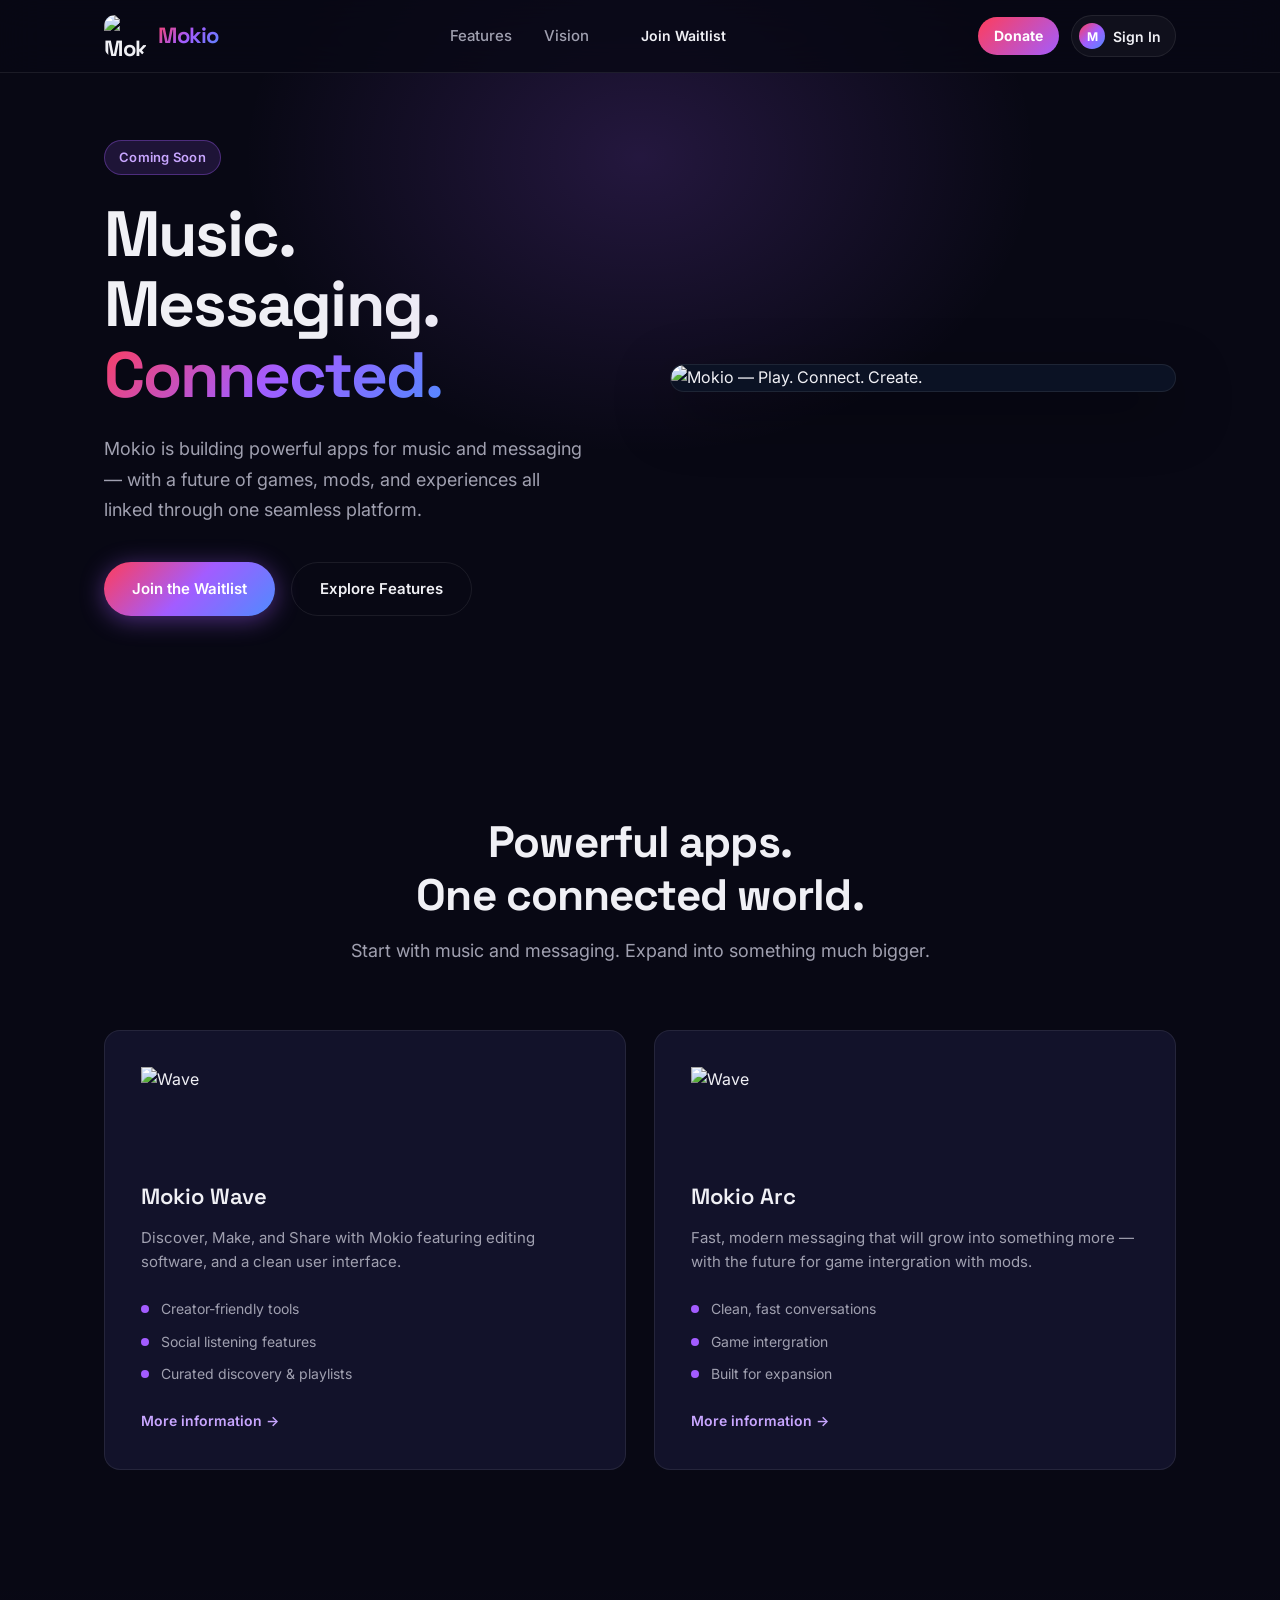
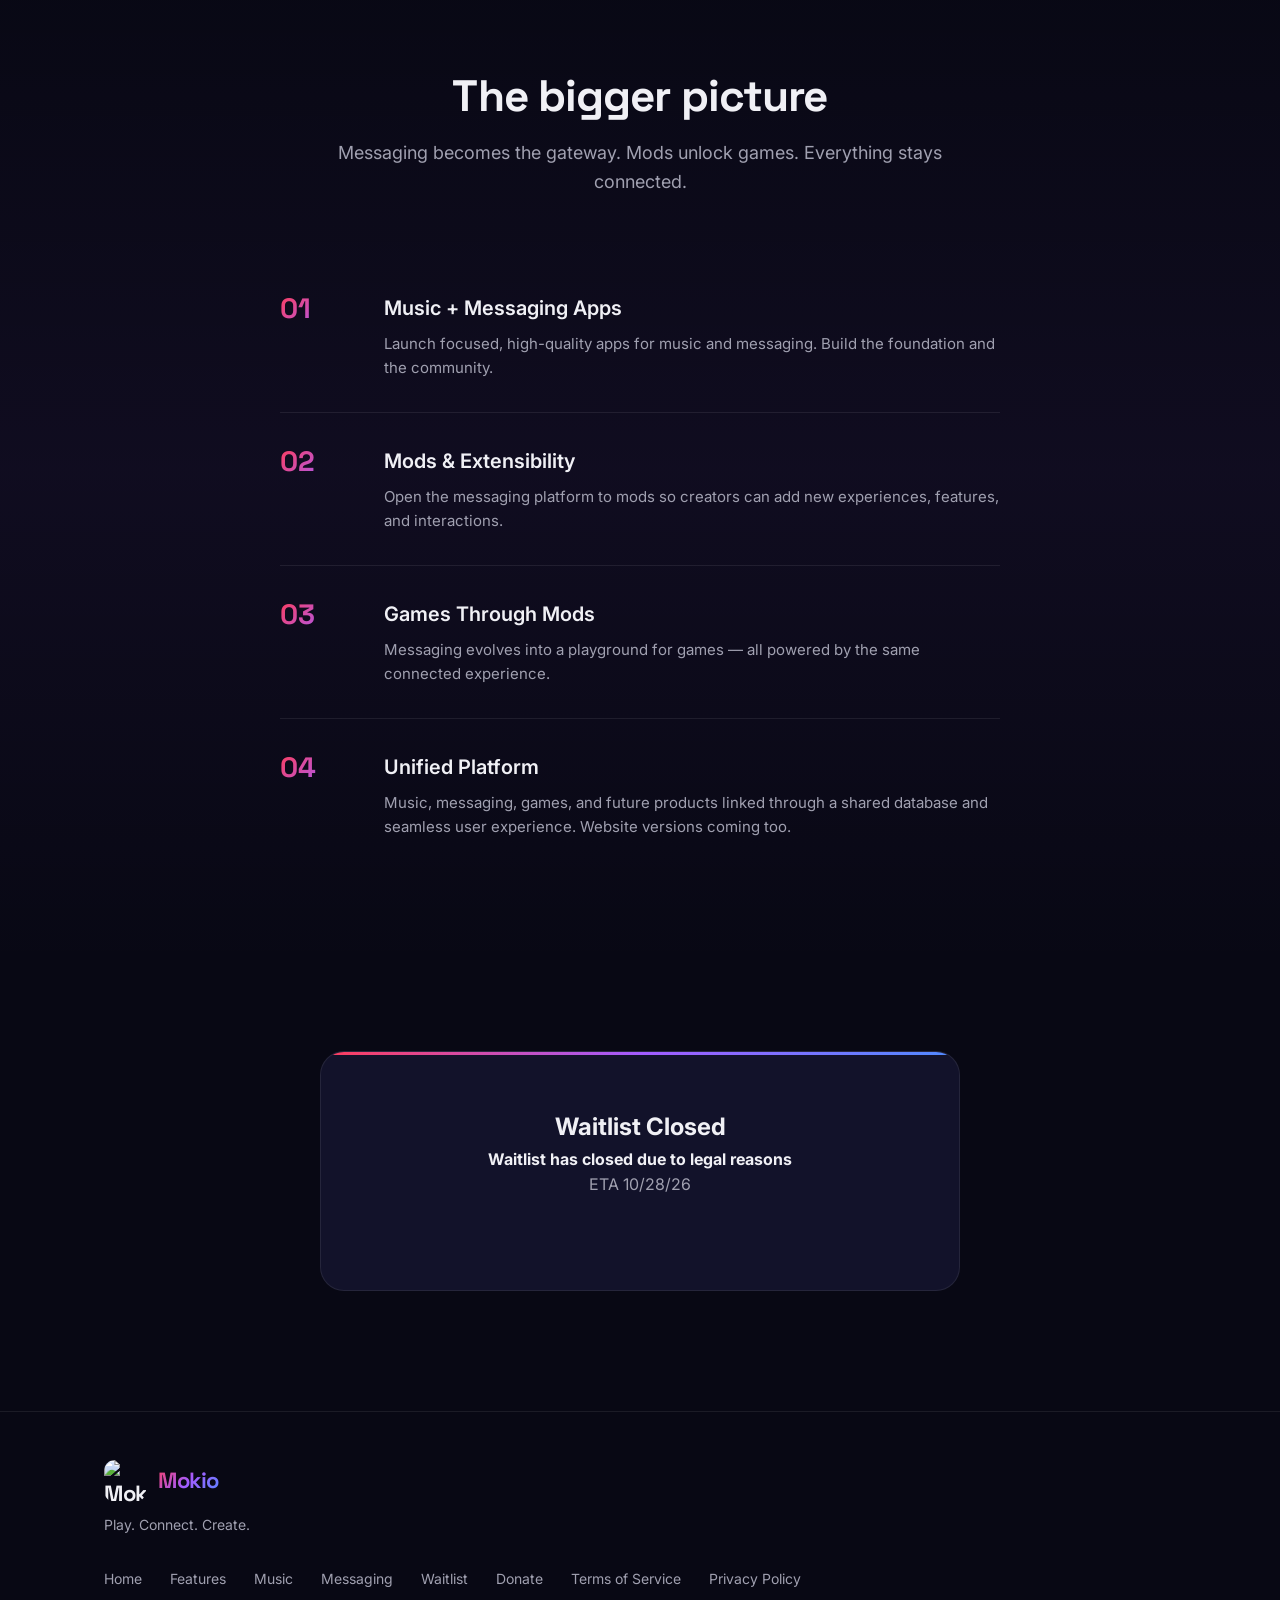
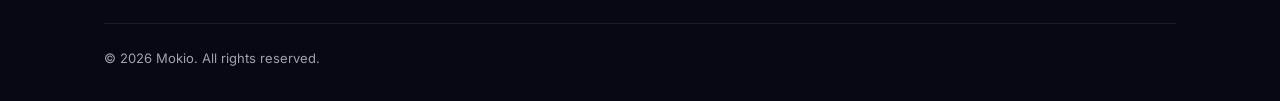
==== index.html @ 05baba5a "Add files via upload" ====
<!DOCTYPE html>
<html lang="en">
<head>
  <meta charset="UTF-8">
  <meta name="viewport" content="width=device-width, initial-scale=1.0">
  <title>Mokio — Music, Messaging & More</title>
  <meta name="description" content="Mokio is building the next generation of music and messaging apps, evolving into games through mods — all connected through one unified experience.">
  <link rel="icon" href="images/logo.png" type="image/png">
  <link rel="preconnect" href="https://fonts.googleapis.com">
  <link rel="preconnect" href="https://fonts.gstatic.com" crossorigin>
  <link href="https://fonts.googleapis.com/css2?family=Inter:wght@400;500;600;700;800&family=Space+Grotesk:wght@500;600;700&display=swap" rel="stylesheet">
  <link rel="stylesheet" href="styles.css">
</head>
<body>
  <!-- Navigation -->
  <header class="nav">
    <div class="container nav-inner">
      <a href="#" class="logo">
        <img src="images/logo.png" alt="Mokio" class="logo-img">
        <span class="logo-text">Mokio</span>
      </a>
      <nav class="nav-links">
        <a href="#features">Features</a>
        <a href="#vision">Vision</a>
        <a href="#waitlist" class="btn btn-small">Join Waitlist</a>
      </nav>
      <div class="nav-right">
        <a href="https://www.paypal.com/donate/?hosted_button_id=9AZPTK7UAUQBL" class="donate-btn" target="_blank" rel="noopener">Donate</a>
        <button type="button" class="account-btn" id="accountBtn">
          <span class="account-btn-icon">M</span>
          <span id="accountBtnText">Sign In</span>
        </button>
        <button class="mobile-menu-btn" aria-label="Toggle menu">
          <span></span><span></span><span></span>
        </button>
        <a href="pages/portal.html" class="dev-tab" id="staffNavLink" hidden>Portal</a>
      </div>
    </div>
  </header>

  <!-- Hero -->
  <section class="hero">
    <div class="container hero-inner">
      <div class="hero-content">
        <div class="badge">Coming Soon</div>
        <h1>Music. Messaging.<br><span class="gradient-text">Connected.</span></h1>
        <p class="hero-subtitle">
          Mokio is building powerful apps for music and messaging — with a future of games, mods, and experiences all linked through one seamless platform.
        </p>
        <div class="hero-actions">
          <a href="#waitlist" class="btn btn-primary">Join the Waitlist</a>
          <a href="#features" class="btn btn-secondary">Explore Features</a>
        </div>
      </div>
      <div class="hero-visual">
        <div class="banner-wrapper">
          <img src="images/banner.jpg" alt="Mokio — Play. Connect. Create." class="hero-banner">
        </div>
      </div>
    </div>
  </section>

  <!-- Features -->
  <section id="features" class="features">
    <div class="container">
      <div class="section-header">
        <h2>Powerful apps.<br>One connected world.</h2>
        <p>Start with music and messaging. Expand into something much bigger.</p>
      </div>

      <div class="features-grid">
        <!-- Music App -->
        <div class="feature-card">
          <img src="images/wave-logo.png" alt="Wave" class="feature-icon">
          <h3>Mokio Wave</h3>
          <p>
            Discover, Make, and Share with Mokio featuring editing software, and a clean user interface.
          </p>
          <ul class="feature-list">
            <li>Creator-friendly tools</li>
            <li>Social listening features</li>
            <li>Curated discovery & playlists</li>
          </ul>
          <a href="pages/music.html" class="feature-link">More information →</a>
        </div>

        <!-- Messaging App -->
        <div class="feature-card">
            <img src="images/arc-logo.png" alt="Wave" class="feature-icon">
          <h3>Mokio Arc</h3>
          <p>
            Fast, modern messaging that will grow into something more — with the future for game intergration with mods.
          </p>
          <ul class="feature-list">
            <li>Clean, fast conversations</li>
            <li>Game intergration</li>
            <li>Built for expansion</li>
          </ul>
          <a href="pages/messaging.html" class="feature-link">More information →</a>
        </div>
      </div>
    </div>
  </section>

  <!-- Vision / Roadmap -->
  <section id="vision" class="vision">
    <div class="container">
      <div class="section-header">
        <h2>The bigger picture</h2>
        <p>Messaging becomes the gateway. Mods unlock games. Everything stays connected.</p>
      </div>

      <div class="vision-timeline">
        <div class="vision-step">
          <div class="step-number">01</div>
          <div class="step-content">
            <h3>Music + Messaging Apps</h3>
            <p>Launch focused, high-quality apps for music and messaging. Build the foundation and the community.</p>
          </div>
        </div>
        <div class="vision-step">
          <div class="step-number">02</div>
          <div class="step-content">
            <h3>Mods & Extensibility</h3>
            <p>Open the messaging platform to mods so creators can add new experiences, features, and interactions.</p>
          </div>
        </div>
        <div class="vision-step">
          <div class="step-number">03</div>
          <div class="step-content">
            <h3>Games Through Mods</h3>
            <p>Messaging evolves into a playground for games — all powered by the same connected experience.</p>
          </div>
        </div>
        <div class="vision-step">
          <div class="step-number">04</div>
          <div class="step-content">
            <h3>Unified Platform</h3>
            <p>Music, messaging, games, and future products linked through a shared database and seamless user experience. Website versions coming too.</p>
          </div>
        </div>
      </div>
    </div>
  </section>

  <!-- Waitlist -->
  <section id="waitlist" class="waitlist">
    <div class="container">
      <div class="waitlist-card">
        <h1>Waitlist Closed</h1>
        <h4>Waitlist has closed due to legal reasons</h4>
        <p>ETA 10/28/26</p>
      </div>
    </div>
  </section>

  <!-- Account / Sign in menu -->
  <div data-component="auth-modal"></div>

  <!-- Footer -->
  <div data-component="footer"></div>

  <script src="https://challenges.cloudflare.com/turnstile/v0/api.js" async defer></script>
  <script src="script/components.js"></script>
  <script src="script/script.js"></script>
</body>
</html>
---- styles.css ----
/* ===== Base & Reset ===== */

*, *::before, *::after {
  box-sizing: border-box;
  margin: 0;
  padding: 0;
}

:root {
  --bg: #080814;
  --bg-elevated: #0e0e22;
  --bg-card: #12122a;
  --text: #f0f0f5;
  --text-muted: #a0a0b0;
  --accent: #a35cff;
  --accent-2: #6b9bff;
  --accent-gradient: linear-gradient(135deg, #ff3d5a 0%, #a35cff 50%, #4f8bff 100%);
  --border: rgba(255, 255, 255, 0.08);
  --radius: 16px;
  --radius-sm: 10px;
  --shadow: 0 20px 60px rgba(0, 0, 0, 0.4);
  --font: 'Inter', system-ui, -apple-system, sans-serif;
  --font-display: 'Space Grotesk', 'Inter', sans-serif;
}

html {
  scroll-behavior: smooth;
}

body {

  font-family: var(--font);

  background: var(--bg);

  color: var(--text);

  line-height: 1.6;

  -webkit-font-smoothing: antialiased;

}



img {

  max-width: 100%;

  display: block;

}



a {

  color: inherit;

  text-decoration: none;

}



ul {

  list-style: none;

}



.container {
  width: 100%;
  max-width: 1120px;
  margin: 0 auto;
  padding: 0 24px;
}



/* ===== Buttons ===== */

.btn {

  display: inline-flex;

  align-items: center;

  justify-content: center;

  gap: 8px;

  padding: 14px 28px;

  font-weight: 600;

  font-size: 15px;

  border-radius: 999px;

  border: none;

  cursor: pointer;

  transition: all 0.2s ease;

  font-family: inherit;

}



.btn-primary {

  background: var(--accent-gradient);

  color: #fff;

  box-shadow: 0 4px 24px rgba(163, 92, 255, 0.45);

}



.btn-primary:hover {

  transform: translateY(-2px);

  box-shadow: 0 8px 32px rgba(163, 92, 255, 0.55);

}



.btn-secondary {

  background: transparent;

  color: var(--text);

  border: 1px solid var(--border);

}



.btn-secondary:hover {

  background: rgba(255, 255, 255, 0.05);

  border-color: rgba(255, 255, 255, 0.15);

}



.btn-small {

  padding: 10px 20px;

  font-size: 14px;

}



/* ===== Navigation ===== */

.nav {

  position: fixed;

  top: 0;

  left: 0;

  right: 0;

  z-index: 100;

  background: rgba(8, 8, 20, 0.8);

  backdrop-filter: blur(20px);

  border-bottom: 1px solid var(--border);

}



.nav-inner {

  display: flex;

  align-items: center;

  justify-content: space-between;

  height: 72px;

}



.logo {

  display: flex;

  align-items: center;

  gap: 12px;

  font-family: var(--font-display);

  font-weight: 700;

  font-size: 22px;

  letter-spacing: -0.02em;

}



.logo-img {

  width: 42px;

  height: 42px;

  border-radius: 11px;

  display: block;

  flex-shrink: 0;

  object-fit: contain;

}



.logo-text {

  background: linear-gradient(135deg, #ff3d5a 0%, #a35cff 50%, #4f8bff 100%);

  -webkit-background-clip: text;

  -webkit-text-fill-color: transparent;

  background-clip: text;

  font-weight: 700;

}



.nav-links {

  display: flex;

  align-items: center;

  gap: 32px;

}



.nav-links a:not(.btn) {

  font-size: 15px;

  font-weight: 500;

  color: var(--text-muted);

  transition: color 0.2s;

}



.nav-links a:not(.btn):hover {

  color: var(--text);

}



.mobile-menu-btn {

  display: none;

  flex-direction: column;

  gap: 5px;

  background: none;

  border: none;

  cursor: pointer;

  padding: 8px;

}



.mobile-menu-btn span {

  display: block;

  width: 22px;

  height: 2px;

  background: var(--text);

  border-radius: 2px;

}



/* ===== Hero ===== */

.hero {

  padding: 140px 0 100px;

  position: relative;

  overflow: hidden;

}



.hero::before {

  content: '';

  position: absolute;

  top: -20%;

  left: 50%;

  transform: translateX(-50%);

  width: 800px;

  height: 600px;

  background: radial-gradient(ellipse, rgba(163, 92, 255, 0.18) 0%, transparent 70%);

  pointer-events: none;

}



.hero-inner {

  display: grid;

  grid-template-columns: 1fr 1fr;

  gap: 60px;

  align-items: center;

}



.badge {

  display: inline-block;

  padding: 6px 14px;

  background: rgba(163, 92, 255, 0.15);

  border: 1px solid rgba(163, 92, 255, 0.35);

  border-radius: 999px;

  font-size: 13px;

  font-weight: 600;

  color: #c8a6ff;

  margin-bottom: 24px;

  letter-spacing: 0.02em;

}



.hero h1 {

  font-family: var(--font-display);

  font-size: clamp(40px, 5.5vw, 64px);

  font-weight: 700;

  line-height: 1.1;

  letter-spacing: -0.03em;

  margin-bottom: 24px;

}



.gradient-text {

  background: var(--accent-gradient);

  -webkit-background-clip: text;

  -webkit-text-fill-color: transparent;

  background-clip: text;

}



.hero-subtitle {

  font-size: 18px;

  color: var(--text-muted);

  max-width: 480px;

  margin-bottom: 36px;

  line-height: 1.7;

}



.hero-actions {

  display: flex;

  flex-wrap: wrap;

  gap: 16px;

}



/* Banner / Hero Visual */

.banner-wrapper {

  position: relative;

  border-radius: 20px;

  overflow: hidden;

  box-shadow: var(--shadow);

  border: 1px solid var(--border);

  background: #0b1224;

}



.hero-banner {

  width: 100%;

  height: auto;

  display: block;

  border-radius: 20px;

}



/* ===== Features ===== */

.features {

  padding: 100px 0;

}



.section-header {

  text-align: center;

  max-width: 640px;

  margin: 0 auto 64px;

}



.section-header h2 {

  font-family: var(--font-display);

  font-size: clamp(32px, 4vw, 44px);

  font-weight: 700;

  letter-spacing: -0.02em;

  line-height: 1.2;

  margin-bottom: 16px;

}



.section-header p {

  font-size: 18px;

  color: var(--text-muted);

}



.features-grid {

  display: grid;

  grid-template-columns: 1fr 1fr;

  gap: 28px;

}



.feature-card {
  background: var(--bg-card);
  border: 1px solid var(--border);
  border-radius: var(--radius);
  padding: 36px;
  transition: border-color 0.2s, transform 0.2s;
}



.feature-card:hover {

  border-color: rgba(163, 92, 255, 0.35);

  transform: translateY(-4px);

}

.feature-card-middle {
  background: var(--bg-card);
  border: 1px solid var(--border);
  border-radius: var(--radius);
  padding: 36px;
  transition: border-color 0.2s, transform 0.2s;
  margin: 0 275px;
}

.feature-icon {
  width: 88px;
  height: 88px;
  margin-bottom: 24px;
}

.feature-icon.music {
  background: rgba(163, 92, 255, 0.15);
  color: #c8a6ff;
}

.feature-icon.messaging {
  background: rgba(79, 139, 255, 0.12);
  color: #6b9bff;
}

.feature-card h3 {
  font-family: var(--font-display);
  font-size: 22px;
  font-weight: 600;
  margin-bottom: 12px;
}

.feature-detail-page .features-grid {
  position: relative;
}

.feature-detail-page .feature-card {
  position: relative;
  display: flex;
  flex-direction: column;
  justify-content: center;
  min-width: 0;
  padding: 24px 28px;
  cursor: pointer;
  transition: border-color 0.3s ease, transform 0.3s ease, box-shadow 0.3s ease;
}

.feature-detail-page .feature-card:hover,
.feature-detail-page .feature-card:focus-within {
  z-index: 20;
  border-color: rgba(79, 139, 255, 0.35);
  box-shadow: 0 12px 32px rgba(0, 0, 0, 0.4);
  transform: translateY(-2px);
}

.feature-detail-page .feature-card:focus-visible {
  outline: 2px solid var(--accent-2);
  outline-offset: 3px;
}

.feature-detail-page .feature-card h3 {
  margin-bottom: 8px;
  font-family: var(--font-display);
  font-size: 20px;
  line-height: 1.3;
}

.feature-detail-page .feature-card > p {
  margin-bottom: 0;
  font-size: 14px;
  line-height: 1.6;
}

.messaging-features .popover-menu ,
.music-features .popover-menu {
  position: absolute;
  top: calc(100% + 10px);
  left: 0;
  z-index: 30;
  width: 100%;
  padding: 18px;
  border: 1px solid rgba(79, 139, 255, 0.3);
  border-radius: var(--radius-sm);
  background: var(--bg-elevated);
  box-shadow: 0 16px 40px rgba(0, 0, 0, 0.65);
  opacity: 0;
  visibility: hidden;
  pointer-events: none;
  transform: translateY(-8px);
  transition: opacity 0.25s ease, transform 0.25s ease, visibility 0.25s;
}

.messaging-features .feature-card:hover .popover-menu,
.music-features .feature-card:hover .popover-menu,
.messaging-features .feature-card:focus-within .popover-menu ,
.music-features .feature-card:focus-within .popover-menu {
  opacity: 1;
  visibility: visible;
  pointer-events: auto;
  transform: translateY(0);
}

.messaging-features .popover-header ,
.music-features .popover-header {
  display: flex;
  align-items: center;
  justify-content: space-between;
  gap: 12px;
  padding-bottom: 10px;
  margin-bottom: 12px;
  border-bottom: 1px solid var(--border);
}

.messaging-features .popover-title ,
.music-features .popover-title {
  color: var(--accent-2);
  font-size: 12px;
  font-weight: 700;
  text-transform: uppercase;
}

.messaging-features .popover-tag ,
.music-features .popover-tag {
  padding: 3px 8px;
  border-radius: 999px;
  background: rgba(79, 139, 255, 0.12);
  color: var(--accent-2);
  font-size: 11px;
  font-weight: 600;
}

.messaging-features .popover-list ,
.music-features .popover-list {
  margin-bottom: 16px;
  list-style: none;
}

.messaging-features .popover-list li ,
.music-features .popover-list li {
  display: flex;
  align-items: flex-start;
  gap: 8px;
  margin-bottom: 8px;
  color: var(--text);
  font-size: 13px;
}

.messaging-features .popover-list li::before ,
.music-features .popover-list li::before {
  content: "✦";
  color: var(--accent-2);
  font-size: 11px;
}

.messaging-features .popover-actions ,
.music-features .popover-actions {
  display: flex;
  flex-wrap: wrap;
  gap: 8px;
}

.messaging-features .popover-action-btn ,
.music-features .popover-action-btn {
  flex: 1 1 120px;
  padding: 8px 10px;
  border: 1px solid transparent;
  border-radius: 6px;
  font-size: 12px;
  font-weight: 600;
  text-align: center;
  transition: background 0.2s ease, color 0.2s ease, border-color 0.2s ease;
}

.messaging-features .popover-btn-primary ,
.music-features .popover-btn-primary {
  border-color: rgba(79, 139, 255, 0.3);
  background: rgba(79, 139, 255, 0.15);
  color: var(--accent-2);
}

.messaging-features .popover-btn-primary:hover ,
.music-features .popover-btn-primary:hover {
  background: var(--accent-2);
  color: var(--bg);
}

.messaging-features .popover-btn-secondary ,
.music-features .popover-btn-secondary {
  border-color: var(--border);
  background: rgba(255, 255, 255, 0.05);
  color: var(--text-muted);
}

.messaging-features .popover-btn-secondary:hover ,
.music-features .popover-btn-secondary:hover {
  background: rgba(255, 255, 255, 0.1);
  color: var(--text);
}

.feature-card > p {
  color: var(--text-muted);
  margin-bottom: 24px;
  font-size: 15px;
}

.feature-list {
  display: flex;
  flex-direction: column;
  gap: 10px;
}

.feature-list li {
  font-size: 14px;
  color: var(--text-muted);
  padding-left: 20px;
  position: relative;
}

.feature-list li::before {
  content: '';
  position: absolute;
  left: 0;
  top: 7px;
  width: 8px;
  height: 8px;
  border-radius: 50%;
  background: var(--accent);
}

.feature-link {
  display: inline-flex;
  align-items: center;
  margin-top: 24px;
  font-size: 14px;
  font-weight: 600;
  color: #c8a6ff;
  transition: color 0.2s, gap 0.2s;
}

.feature-link:hover {
  color: #fff;
}

/* ===== Vision ===== */

.vision {
  padding: 100px 0;
  background: linear-gradient(180deg, transparent 0%, rgba(163, 92, 255, 0.05) 50%, transparent 100%);
}

.vision-timeline {
  display: flex;
  flex-direction: column;
  gap: 0;
  max-width: 720px;
  margin: 0 auto;
}

.vision-step {
  display: grid;
  grid-template-columns: 80px 1fr;
  gap: 24px;
  padding: 32px 0;
  border-bottom: 1px solid var(--border);
  position: relative;
}

.vision-step:last-child {
  border-bottom: none;
}

.step-number {
  font-family: var(--font-display);
  font-size: 28px;
  font-weight: 700;
  background: var(--accent-gradient);
  -webkit-background-clip: text;
  -webkit-text-fill-color: transparent;
  background-clip: text;
  line-height: 1.2;
}

.step-content h3 {
  font-size: 20px;
  font-weight: 600;
  margin-bottom: 8px;
}

.step-content p {
  color: var(--text-muted);
  font-size: 15px;
}

/* ===== Waitlist ===== */

.waitlist {
  padding: 80px 0 120px;
}

.waitlist-card {
  background: var(--bg-card);
  border: 1px solid var(--border);
  border-radius: 24px;
  padding: 56px 48px;
  text-align: center;
  max-width: 640px;
  margin: 0 auto;
  position: relative;
  overflow: hidden;
}



.waitlist-card::before {
  content: '';
  position: absolute;
  top: 0;
  left: 0;
  right: 0;
  height: 3px;
  background: var(--accent-gradient);
}



.waitlist-card h2 {
  font-family: var(--font-display);
  font-size: 32px;
  font-weight: 700;
  margin-bottom: 12px;
  letter-spacing: -0.02em;
}



.waitlist-card > p {
  color: var(--text-muted);
  margin-bottom: 36px;
  font-size: 16px;
}



.waitlist-form .form-row {
  display: flex;
  gap: 12px;
  max-width: 440px;
  margin: 0 auto 16px;
}



.waitlist-form input {
  flex: 1;
  padding: 14px 20px;
  background: var(--bg);
  border: 1px solid var(--border);
  border-radius: 999px;
  color: var(--text);
  font-size: 15px;
  font-family: inherit;
  outline: none;
  transition: border-color 0.2s;
}

.waitlist-form input:focus {
  border-color: var(--accent);
}



.waitlist-form input::placeholder {
  color: var(--text-muted);
}

.waitlist-right {
  margin-left: 70%;
}



.form-note {
  font-size: 13px;
  color: var(--text-muted);
}

.success-message {
  padding: 20px 0;
}

.success-icon {
  width: 56px;
  height: 56px;
  background: rgba(34, 197, 94, 0.15);
  color: #22c55e;
  border-radius: 50%;
  display: flex;
  align-items: center;
  justify-content: center;
  font-size: 28px;
  font-weight: 700;
  margin: 0 auto 20px;
}

.success-message h3 {
  font-size: 22px;
  margin-bottom: 8px;
}

.success-message p {
  color: var(--text-muted);
}

/* ===== Footer ===== */

.footer {
  border-top: 1px solid var(--border);
  padding: 48px 0 32px;
}

.footer-inner {
  display: flex;
  flex-direction: column;
  gap: 32px;
}

.footer-brand p {
  color: var(--text-muted);
  font-size: 14px;
  margin-top: 12px;
}

.footer-links {
  display: flex;
  gap: 28px;
}

.footer-links a {
  font-size: 14px;
  color: var(--text-muted);
  transition: color 0.2s;
}

.footer-links a:hover {
  color: var(--text);
}

.footer-bottom {
  padding-top: 24px;
  border-top: 1px solid var(--border);
}

.footer-bottom p {
  font-size: 13px;
  color: var(--text-muted);
}

.footer-links {
  flex-wrap: wrap;
}

.extra-info {
  padding: 40px 0 100px;
}

.extra-info-inner {
  max-width: 720px;
  margin: 0 auto;
}

.extra-info h2 {
  font-family: var(--font-display);
  font-size: 28px;
  font-weight: 700;
  letter-spacing: -0.02em;
  margin-bottom: 20px;
}

.extra-info-copy {
  min-height: 280px;
}

.extra-info-copy p {
  color: var(--text-muted);
  font-size: 16px;
  line-height: 1.8;
  margin-bottom: 18px;
}

/* ===== Staff + Auth ===== */

.staff {
  padding: 80px 0 100px;
}

.staff-grid {
  display: grid;
  grid-template-columns: repeat(auto-fit, minmax(260px, 1fr));
  gap: 24px;
}

.staff-card {
  background: var(--bg-card);
  border: 1px solid var(--border);
  border-radius: var(--radius);
  padding: 28px;
  display: block;
  transition: border-color 0.2s, transform 0.2s;
}

a.staff-card:hover {
  border-color: rgba(163, 92, 255, 0.35);
  transform: translateY(-4px);
}

.role-badge {
  display: inline-block;
  font-size: 12px;
  font-weight: 700;
  letter-spacing: 0.04em;
  text-transform: uppercase;
  padding: 4px 10px;
  border-radius: 999px;
  margin-bottom: 14px;
  background: rgba(255,255,255,0.08);
  color: var(--text-muted);
}

.role-badge.owner { background: rgba(255, 61, 90, 0.18); color: #ff8a9c; }
.role-badge.dev { background: rgba(79, 139, 255, 0.15); color: #6b9bff; }
.role-badge.mod { background: rgba(163, 92, 255, 0.18); color: #c8a6ff; }
.role-badge.tester { background: rgba(34, 197, 94, 0.15); color: #86efac; }

.role-form {
  display: flex;
  flex-direction: column;
  gap: 10px;
  margin-top: 16px;
}

.role-form input,
.role-form select,
#authForm input {
  padding: 12px 14px;
  background: var(--bg);
  border: 1px solid var(--border);
  border-radius: 10px;
  color: var(--text);
  font-family: inherit;
}

.waitlist-results {
  margin-top: 16px;
  font-size: 14px;
  color: var(--text-muted);
  max-height: 220px;
  overflow: auto;
}

.modal {
  position: fixed;
  inset: 0;
  background: rgba(5, 5, 14, 0.72);
  backdrop-filter: blur(16px);
  display: flex;
  align-items: center;
  justify-content: center;
  z-index: 200;
  padding: 24px;
}

.modal[hidden] {
  display: none;
}

.modal-card {
  background: linear-gradient(180deg, rgba(255,255,255,0.03), transparent 28%), var(--bg-card);
  border: 1px solid var(--border);
  border-radius: 24px;
  padding: 32px;
  width: 100%;
  max-width: 440px;
  position: relative;
  box-shadow: 0 24px 80px rgba(0,0,0,0.45), 0 0 0 1px rgba(163, 92, 255,0.08);
}

.modal-close {
  position: absolute;
  top: 14px;
  right: 14px;
  width: 36px;
  height: 36px;
  border-radius: 50%;
  background: rgba(255,255,255,0.04);
  border: 1px solid var(--border);
  color: var(--text-muted);
  font-size: 22px;
  line-height: 1;
  cursor: pointer;
}

.modal-close:hover {
  color: var(--text);
  background: rgba(255,255,255,0.08);
}



#authForm {
  display: flex;
  flex-direction: column;
  gap: 12px;
  margin: 20px 0 12px;
}

.text-link {
  background: none;
  border: none;
  color: #6b9bff;
  cursor: pointer;
  font-size: 14px;
}

/* ===== Responsive ===== */

@media (max-width: 900px) {
  .hero-inner {
    grid-template-columns: 1fr;
    gap: 48px;
  }

  .hero-visual {
     order: -1;
  }

  .features-grid {
    grid-template-columns: 1fr;
  }

  .feature-detail-page .features-grid {
    grid-template-columns: 1fr;
  }

}



@media (max-width: 640px) {
  .nav-links {
    display: none;
  }

  .mobile-menu-btn {
    display: flex;
  }

  .hero {
    padding: 120px 0 70px;
  }

  .hero-actions {
    flex-direction: column;
  }

  .hero-actions .btn {
    width: 100%;
  }

  .waitlist-card {
    padding: 40px 24px;
  }

  .waitlist-form .form-row {
    flex-direction: column;
  }

  .vision-step {
    grid-template-columns: 60px 1fr;
    gap: 16px;
  }

  .step-number {
    font-size: 22px;
  } 
}

/* Mobile nav open state (controlled by JS) */

.nav-links.open {
  display: flex;

  position: absolute;

  top: 72px;

  left: 0;

  right: 0;

  flex-direction: column;

  background: var(--bg-elevated);

  padding: 24px;

  border-bottom: 1px solid var(--border);

  gap: 16px;

}



.accounts-wrap {

  overflow-x: auto;

  margin-top: 16px;

}



.accounts-table {

  width: 100%;

  border-collapse: collapse;

  font-size: 14px;

}



.accounts-table th,

.accounts-table td {

  text-align: left;

  padding: 10px 8px;

  border-bottom: 1px solid var(--border);

}



.role-select {

  background: var(--bg);

  color: var(--text);

  border: 1px solid var(--border);

  border-radius: 8px;

  padding: 6px 8px;

}



.account-btn {

  display: inline-flex;

  align-items: center;

  gap: 8px;

  padding: 7px 14px 7px 7px;

  background: rgba(255,255,255,0.04);

  border: 1px solid var(--border);

  border-radius: 999px;

  color: var(--text);

  font-size: 14px;

  font-weight: 600;

  cursor: pointer;

  font-family: inherit;

  transition: border-color 0.2s, background 0.2s;

}



.account-btn:hover {

  border-color: rgba(163, 92, 255,0.45);

  background: rgba(163, 92, 255,0.08);

}



.account-btn-icon {

  width: 26px;

  height: 26px;

  border-radius: 50%;

  display: inline-flex;

  align-items: center;

  justify-content: center;

  background: var(--accent-gradient);

  color: #fff;

  font-size: 12px;

  font-weight: 700;

}



.auth-card {

  padding: 36px 32px 28px;

}



.auth-brand {

  text-align: center;

  margin-bottom: 22px;

}



.auth-logo,

.auth-avatar {

  width: 56px;

  height: 56px;

  border-radius: 16px;

  margin: 0 auto 14px;

  display: block;

}



.auth-avatar {

  display: flex;

  align-items: center;

  justify-content: center;

  background: var(--accent-gradient);

  color: #fff;

  font-weight: 700;

  font-size: 22px;

}



.auth-brand h2 {

  font-family: var(--font-display);

  font-size: 26px;

  margin-bottom: 6px;

}



.auth-sub {

  color: var(--text-muted);

  font-size: 14px;

}



.auth-tabs {

  display: grid;

  grid-template-columns: 1fr 1fr;

  gap: 6px;

  background: var(--bg);

  border: 1px solid var(--border);

  border-radius: 12px;

  padding: 4px;

  margin-bottom: 20px;

}



.auth-tab {

  border: none;

  background: transparent;

  color: var(--text-muted);

  padding: 10px 8px;

  border-radius: 9px;

  cursor: pointer;

  font-weight: 600;

  font-family: inherit;

}



.auth-tab.active {

  background: var(--bg-card);

  color: var(--text);

  box-shadow: 0 4px 16px rgba(0,0,0,0.25);

}



#authForm label {

  display: flex;

  flex-direction: column;

  gap: 6px;

  font-size: 13px;

  font-weight: 600;

  color: var(--text-muted);

}



#authForm input {

  font-weight: 400;

  font-size: 15px;

}



.auth-submit {

  width: 100%;

  margin-top: 6px;

}



.auth-note {

  min-height: 18px;

  text-align: center;

  margin-top: 10px;

}



#authSignedIn {

  text-align: center;

}



#authSignedIn .role-badge {

  margin-top: 10px;

}



#authSignOutLink {

  margin-top: 22px;

  color: var(--text-muted);

}





.dev-tab {

  font-weight: 700;

  color: #6b9bff;

  padding: 8px 14px;

  border: 1px solid rgba(79, 139, 255, 0.35);

  border-radius: 999px;

  letter-spacing: 0.02em;

}



.dev-tab:hover {

  color: #fff;

  background: rgba(79, 139, 255, 0.12);

}





.nav-right {

  display: flex;

  align-items: center;

  gap: 12px;

}





.donate-btn {

  font-weight: 700;

  font-size: 14px;

  color: #fff;

  padding: 8px 16px;

  border-radius: 999px;

  background: linear-gradient(135deg, #ff3d5a, #a35cff);

  border: none;

}

.donate-btn:hover { opacity: 0.92; }





.field-label {

  display: block;

  margin-bottom: 2px;

}



.account-panel {

  display: flex;

  flex-direction: column;

  gap: 14px;

  text-align: left;

  margin-top: 8px;

}



.account-field {

  display: flex;

  flex-direction: column;

  gap: 8px;

  font-size: 13px;

  font-weight: 600;

  color: var(--text-muted);

}



.username-row {

  display: flex;

  gap: 8px;

  align-items: center;

}



.username-row input,

#usernameEdit {

  flex: 1;

  min-width: 0;

  padding: 12px 14px;

  background: var(--bg);

  border: 1px solid var(--border);

  border-radius: 10px;

  color: var(--text);

  font-family: inherit;

  font-size: 15px;

  font-weight: 400;

}



.username-row input:focus,

#authForm input:focus,

#usernameEdit:focus {

  outline: none;

  border-color: rgba(163, 92, 255, 0.7);

  box-shadow: 0 0 0 3px rgba(163, 92, 255, 0.15);

}



.auth-signout {

  width: 100%;

}



#authSignedIn .role-badge {

  margin: 12px auto 0;

}



.accounts-table th {

  font-size: 12px;

  letter-spacing: 0.04em;

  text-transform: uppercase;

  color: var(--text-muted);

}



.accounts-table tbody tr:hover td {

  background: rgba(255,255,255,0.02);

}



/* ===== Terms of Service ===== */

#authForm label[hidden] {
  display: none;
}

.tos-check {
  display: flex;
  align-items: flex-start;
  gap: 10px;
  text-align: left;
  font-size: 13px;
  font-weight: 400;
  color: var(--text-muted);
  line-height: 1.5;
  cursor: pointer;
}

#authForm .tos-check {
  flex-direction: row;
  align-items: flex-start;
  font-weight: 400;
}

#authForm .tos-check[hidden] {
  display: none;
}

.tos-check input[type="checkbox"],
#authForm .tos-check input[type="checkbox"] {
  flex: 0 0 auto;
  width: 16px;
  height: 16px;
  min-width: 16px;
  margin-top: 3px;
  padding: 0;
  accent-color: var(--accent);
  cursor: pointer;
}

.tos-check a {
  color: #c8a6ff;
  text-decoration: underline;
}

.tos-check a:hover {
  color: #fff;
}

.waitlist-form .tos-check {
  max-width: 440px;
  margin: 0 auto 8px;
  justify-content: center;
  align-items: center;
}

.waitlist-form .tos-check input[type="checkbox"] {
  flex: 0 0 auto;
  margin-top: 0;
}

.tos-gate {
  z-index: 300;
}

.tos-gate-card {
  text-align: center;
}

.tos-gate-card .tos-gate-check {
  justify-content: center;
  align-items: center;
  margin: 8px 0 16px;
}

.tos-gate-card .auth-signout {
  margin-top: 10px;
}

.tos-gate-card .btn[disabled] {
  opacity: 0.5;
  cursor: not-allowed;
  transform: none;
}

.tos-admin-text {
  color: var(--text-muted);
  font-size: 14px;
  margin: 10px 0 18px;
  max-width: 640px;
}

.tos-admin {
  margin-bottom: 24px;
}

.tos-admin .btn[disabled] {
  opacity: 0.6;
  cursor: wait;
}

/* Legal page layout */

.legal {
  padding: 130px 0 90px;
  position: relative;
  overflow: hidden;
  overflow: clip;
}

.legal::before {
  content: '';
  position: absolute;
  top: -10%;
  left: 50%;
  transform: translateX(-50%);
  width: 800px;
  height: 500px;
  background: radial-gradient(ellipse, rgba(163, 92, 255, 0.14) 0%, transparent 70%);
  pointer-events: none;
}

.legal-inner {
  max-width: 820px;
  position: relative;
}

.legal-header {
  margin-bottom: 36px;
}

.legal-header h1 {
  font-family: var(--font-display);
  font-size: clamp(34px, 5vw, 48px);
  font-weight: 700;
  letter-spacing: -0.03em;
  line-height: 1.15;
  margin-bottom: 12px;
}

.legal-meta {
  color: var(--text-muted);
  font-size: 14px;
  margin-bottom: 18px;
}

.legal-intro {
  color: var(--text-muted);
  font-size: 16px;
  line-height: 1.8;
}

.legal-toc {
  background: var(--bg-card);
  border: 1px solid var(--border);
  border-radius: var(--radius);
  padding: 24px 28px;
  margin-bottom: 44px;
}

.legal-toc h2 {
  font-family: var(--font-display);
  font-size: 16px;
  font-weight: 600;
  margin-bottom: 12px;
}

.legal-toc ol {
  columns: 2;
  column-gap: 32px;
  padding-left: 20px;
  color: var(--text-muted);
  font-size: 14px;
}

.legal-toc li {
  margin-bottom: 6px;
  break-inside: avoid;
}

.legal-toc a {
  color: var(--text-muted);
  transition: color 0.2s;
}

.legal-toc a:hover {
  color: #c8a6ff;
}

.legal-body section {
  padding: 28px 0;
  border-bottom: 1px solid var(--border);
  scroll-margin-top: 96px;
}

.legal-body section:last-child {
  border-bottom: none;
}

.legal-body h2 {
  font-family: var(--font-display);
  font-size: 22px;
  font-weight: 600;
  letter-spacing: -0.01em;
  margin-bottom: 14px;
}

.legal-body p {
  color: var(--text-muted);
  font-size: 15px;
  line-height: 1.8;
  margin-bottom: 14px;
}

.legal-body p:last-child {
  margin-bottom: 0;
}

.legal-body ul {
  display: flex;
  flex-direction: column;
  gap: 8px;
  margin: 4px 0 4px;
}

.legal-body li {
  position: relative;
  padding-left: 20px;
  color: var(--text-muted);
  font-size: 15px;
  line-height: 1.7;
}

.legal-body li::before {
  content: '';
  position: absolute;
  left: 0;
  top: 10px;
  width: 7px;
  height: 7px;
  border-radius: 50%;
  background: var(--accent);
}

.legal-body a {
  color: #c8a6ff;
  text-decoration: underline;
}

.legal-body a:hover {
  color: #fff;
}

.legal-footer-note {
  margin-top: 40px;
  padding: 24px 28px;
  background: var(--bg-card);
  border: 1px solid var(--border);
  border-radius: var(--radius);
  display: flex;
  align-items: center;
  justify-content: space-between;
  gap: 16px;
  flex-wrap: wrap;
}

.legal-footer-note p {
  color: var(--text-muted);
  font-size: 14px;
}

@media (max-width: 640px) {
  .legal {
    padding-top: 110px;
  }
  .legal-toc ol {
    columns: 1;
  }
}

/* Privacy policy extras */

.legal-summary {
  background: rgba(163, 92, 255, 0.08);
  border: 1px solid rgba(163, 92, 255, 0.3);
  border-radius: var(--radius);
  padding: 24px 28px;
  margin-bottom: 28px;
}

.legal-summary h2 {
  font-family: var(--font-display);
  font-size: 18px;
  font-weight: 600;
  margin-bottom: 12px;
}

.legal-summary ul {
  display: flex;
  flex-direction: column;
  gap: 8px;
}

.legal-summary li {
  position: relative;
  padding-left: 20px;
  color: var(--text-muted);
  font-size: 14px;
  line-height: 1.7;
}

.legal-summary li::before {
  content: '';
  position: absolute;
  left: 0;
  top: 10px;
  width: 7px;
  height: 7px;
  border-radius: 50%;
  background: var(--accent);
}

.legal-summary a {
  color: #c8a6ff;
  text-decoration: underline;
}

.legal-body h3 {
  font-family: var(--font-display);
  font-size: 16px;
  font-weight: 600;
  margin: 22px 0 10px;
}

.legal-body strong {
  color: var(--text);
  font-weight: 600;
}

.legal-body code {
  background: rgba(255, 255, 255, 0.06);
  border: 1px solid var(--border);
  border-radius: 6px;
  padding: 1px 6px;
  font-size: 13px;
}

.legal-table-wrap {
  overflow-x: auto;
  margin: 8px 0 18px;
  border: 1px solid var(--border);
  border-radius: var(--radius-sm);
}

.legal-table {
  width: 100%;
  border-collapse: collapse;
  font-size: 14px;
}

.legal-table th,
.legal-table td {
  text-align: left;
  vertical-align: top;
  padding: 12px 14px;
  border-bottom: 1px solid var(--border);
  color: var(--text-muted);
  line-height: 1.6;
}

.legal-table th {
  font-size: 12px;
  letter-spacing: 0.04em;
  text-transform: uppercase;
  background: rgba(255, 255, 255, 0.03);
}

.legal-table tbody tr:last-child td {
  border-bottom: none;
}

.legal-table td:first-child {
  white-space: nowrap;
  font-weight: 600;
}

.legal-todo {
  background: rgba(255, 200, 60, 0.18);
  border: 1px dashed rgba(255, 200, 60, 0.7);
  color: #ffd76a;
  border-radius: 6px;
  padding: 1px 8px;
  font-weight: 600;
}

/* ===== Privacy policy (professional layout) ===== */

.policy-inner {
  max-width: 1120px;
  position: relative;
}

.policy-header {
  margin-bottom: 40px;
  padding-bottom: 32px;
  border-bottom: 1px solid var(--border);
}

.policy-header h1 {
  font-family: var(--font-display);
  font-size: clamp(36px, 5vw, 52px);
  font-weight: 700;
  letter-spacing: -0.03em;
  line-height: 1.1;
  margin-bottom: 22px;
}

.policy-meta {
  display: flex;
  flex-wrap: wrap;
  gap: 12px 40px;
  margin-bottom: 24px;
}

.policy-meta dt {
  font-size: 11px;
  font-weight: 700;
  letter-spacing: 0.08em;
  text-transform: uppercase;
  color: var(--text-muted);
  margin-bottom: 2px;
}

.policy-meta dd {
  font-size: 15px;
  font-weight: 600;
  color: var(--text);
}

.policy-actions {
  display: flex;
  flex-wrap: wrap;
  gap: 10px;
}

.policy-layout {
  display: grid;
  grid-template-columns: 250px minmax(0, 1fr);
  gap: 48px;
  align-items: start;
}

.policy-sidebar {
  position: sticky;
  top: 96px;
  max-height: calc(100vh - 120px);
  overflow-y: auto;
}

.policy-toc {
  background: var(--bg-card);
  border: 1px solid var(--border);
  border-radius: var(--radius);
  padding: 20px 18px;
}

.policy-toc summary {
  cursor: pointer;
  list-style: none;
  font-family: var(--font-display);
  font-size: 13px;
  font-weight: 700;
  letter-spacing: 0.08em;
  text-transform: uppercase;
  color: var(--text-muted);
  padding: 0 6px;
}

.policy-toc summary::-webkit-details-marker {
  display: none;
}

.policy-toc[open] summary {
  margin-bottom: 12px;
}

.policy-toc ol {
  list-style: none;
  counter-reset: toc;
  display: flex;
  flex-direction: column;
  gap: 2px;
}

.policy-toc li {
  counter-increment: toc;
}

.policy-toc a {
  display: flex;
  gap: 10px;
  padding: 7px 10px;
  border-radius: 8px;
  border-left: 2px solid transparent;
  font-size: 14px;
  line-height: 1.4;
  color: var(--text-muted);
  transition: color 0.15s, background 0.15s, border-color 0.15s;
}

.policy-toc a::before {
  content: counter(toc);
  min-width: 18px;
  font-weight: 600;
  color: rgba(255, 255, 255, 0.35);
}

.policy-toc a:hover {
  color: var(--text);
  background: rgba(255, 255, 255, 0.04);
}

.policy-toc a.active {
  color: #fff;
  background: rgba(163, 92, 255, 0.12);
  border-left-color: var(--accent);
}

.policy-toc a.active::before {
  color: #c8a6ff;
}

.policy-doc {
  background: var(--bg-card);
  border: 1px solid var(--border);
  border-radius: 20px;
  padding: 48px 56px;
  min-width: 0;
}

.policy-callout {
  background: rgba(255, 255, 255, 0.03);
  border: 1px solid var(--border);
  border-left: 3px solid var(--accent);
  border-radius: var(--radius-sm);
  padding: 20px 24px;
  margin: 24px 0 8px;
}

.policy-callout h2,
.policy-callout h3 {
  font-family: var(--font-display);
  font-size: 17px;
  font-weight: 600;
  margin: 0 0 10px;
}

.policy-callout p {
  margin-bottom: 10px;
}

.policy-callout p:last-child {
  margin-bottom: 0;
}

.policy-callout--summary {
  background: rgba(163, 92, 255, 0.07);
  border-color: rgba(163, 92, 255, 0.28);
  border-left-color: var(--accent);
  margin: 0 0 12px;
}

.policy-callout--summary ul {
  display: flex;
  flex-direction: column;
  gap: 10px;
}

.policy-callout--summary li {
  position: relative;
  padding-left: 20px;
  color: #c9c9d6;
  font-size: 15px;
  line-height: 1.7;
}

.policy-callout--summary li::before {
  content: '';
  position: absolute;
  left: 0;
  top: 10px;
  width: 7px;
  height: 7px;
  border-radius: 50%;
  background: var(--accent);
}

.policy-callout--summary strong {
  color: #fff;
}

.policy-callout--summary a {
  color: #c8a6ff;
  text-decoration: underline;
}

.policy-body section {
  padding: 36px 0;
}

.policy-body section:first-child {
  padding-top: 24px;
}

.policy-body h2 {
  display: flex;
  align-items: center;
  gap: 14px;
  font-size: 24px;
  margin-bottom: 18px;
}

.sec-num {
  flex: 0 0 auto;
  display: inline-flex;
  align-items: center;
  justify-content: center;
  min-width: 34px;
  height: 34px;
  padding: 0 8px;
  border-radius: 10px;
  background: rgba(163, 92, 255, 0.16);
  border: 1px solid rgba(163, 92, 255, 0.35);
  color: #d9c2ff;
  font-size: 15px;
  font-weight: 700;
}

.policy-body p,
.policy-body li {
  color: #b9b9c9;
  font-size: 15.5px;
  line-height: 1.8;
}

.policy-body p {
  margin-bottom: 16px;
}

.policy-body h3 {
  font-size: 17px;
  margin: 28px 0 10px;
}

.policy-body strong {
  color: #fff;
}

.policy-body .legal-table-wrap {
  margin: 20px 0 22px;
}

.policy-body .legal-table th {
  padding: 13px 16px;
  background: rgba(163, 92, 255, 0.1);
  color: #d9c2ff;
  border-bottom: 1px solid rgba(163, 92, 255, 0.25);
}

.policy-body .legal-table td {
  padding: 14px 16px;
  font-size: 14.5px;
  color: #b9b9c9;
}

.policy-body .legal-table tbody tr:nth-child(even) td {
  background: rgba(255, 255, 255, 0.02);
}

.policy-body .legal-table td:first-child {
  color: #fff;
  white-space: normal;
  min-width: 150px;
}

.tbl-note {
  display: block;
  font-size: 12px;
  font-weight: 400;
  color: var(--text-muted);
  margin-top: 2px;
}

.policy-contact {
  margin: 20px 0 0;
  border: 1px solid var(--border);
  border-radius: var(--radius-sm);
  overflow: hidden;
}

.policy-contact > div {
  display: grid;
  grid-template-columns: 160px 1fr;
  gap: 16px;
  padding: 14px 20px;
  border-bottom: 1px solid var(--border);
}

.policy-contact > div:last-child {
  border-bottom: none;
}

.policy-contact dt {
  font-size: 12px;
  font-weight: 700;
  letter-spacing: 0.06em;
  text-transform: uppercase;
  color: var(--text-muted);
  padding-top: 2px;
}

.policy-contact dd {
  font-size: 15px;
  color: #d5d5e0;
}

.policy-contact a {
  color: #c8a6ff;
  text-decoration: underline;
}

.policy-end {
  display: flex;
  align-items: center;
  justify-content: space-between;
  gap: 16px;
  flex-wrap: wrap;
  margin-top: 12px;
  padding-top: 28px;
  border-top: 1px solid var(--border);
}

.policy-end p {
  font-size: 14px;
  color: var(--text-muted);
}

.policy-end a:not(.btn) {
  color: #c8a6ff;
  text-decoration: underline;
}

@media (max-width: 960px) {
  .policy-layout {
    grid-template-columns: 1fr;
    gap: 24px;
  }

  .policy-sidebar {
    position: static;
    max-height: none;
    overflow: visible;
  }

  .policy-toc summary {
    padding: 0 6px;
  }

  .policy-toc summary::after {
    content: '▾';
    float: right;
    font-size: 14px;
  }

  .policy-toc:not([open]) summary::after {
    content: '▸';
  }
}

@media (max-width: 640px) {
  .policy-doc {
    padding: 28px 20px;
    border-radius: 16px;
  }

  .policy-body h2 {
    font-size: 21px;
    gap: 10px;
  }

  .policy-contact > div {
    grid-template-columns: 1fr;
    gap: 4px;
  }
}

@media print {
  .nav,
  .footer,
  .modal,
  .policy-sidebar,
  .policy-actions,
  .policy-end .btn,
  .legal::before {
    display: none !important;
  }

  html,
  body {
    background: #fff !important;
    color: #000 !important;
  }

  .legal {
    padding: 0;
  }

  .policy-layout {
    display: block;
  }

  .policy-doc {
    background: #fff;
    border: none;
    padding: 0;
  }

  .policy-header h1,
  .policy-body h2,
  .policy-body h3,
  .policy-callout h2,
  .policy-callout h3,
  .policy-meta dd,
  .policy-body strong,
  .policy-callout--summary strong {
    color: #000 !important;
  }

  .policy-body p,
  .policy-body li,
  .policy-callout--summary li,
  .policy-meta dt,
  .policy-contact dd,
  .policy-contact dt,
  .policy-body .legal-table td,
  .policy-body .legal-table th {
    color: #222 !important;
  }

  .policy-callout,
  .policy-callout--summary,
  .legal-table-wrap,
  .policy-contact {
    background: #fff !important;
    border-color: #bbb !important;
  }

  .policy-body .legal-table th {
    background: #eee !important;
  }

  .policy-body .legal-table tbody tr:nth-child(even) td {
    background: #fff !important;
  }

  .policy-body .legal-table td,
  .policy-body .legal-table th {
    border-color: #ccc !important;
  }

  .sec-num {
    background: #eee;
    border-color: #bbb;
    color: #000;
  }

  .policy-body section {
    padding: 14px 0;
  }

  .policy-body h2,
  .policy-body h3 {
    break-after: avoid;
  }

  .legal-table tr {
    break-inside: avoid;
  }

  .policy a {
    color: #000 !important;
    text-decoration: underline;
  }

  .legal-todo {
    background: none;
    border: none;
    color: #000 !important;
  }
}

.extra-info-copy p:empty {

  display: none;

}
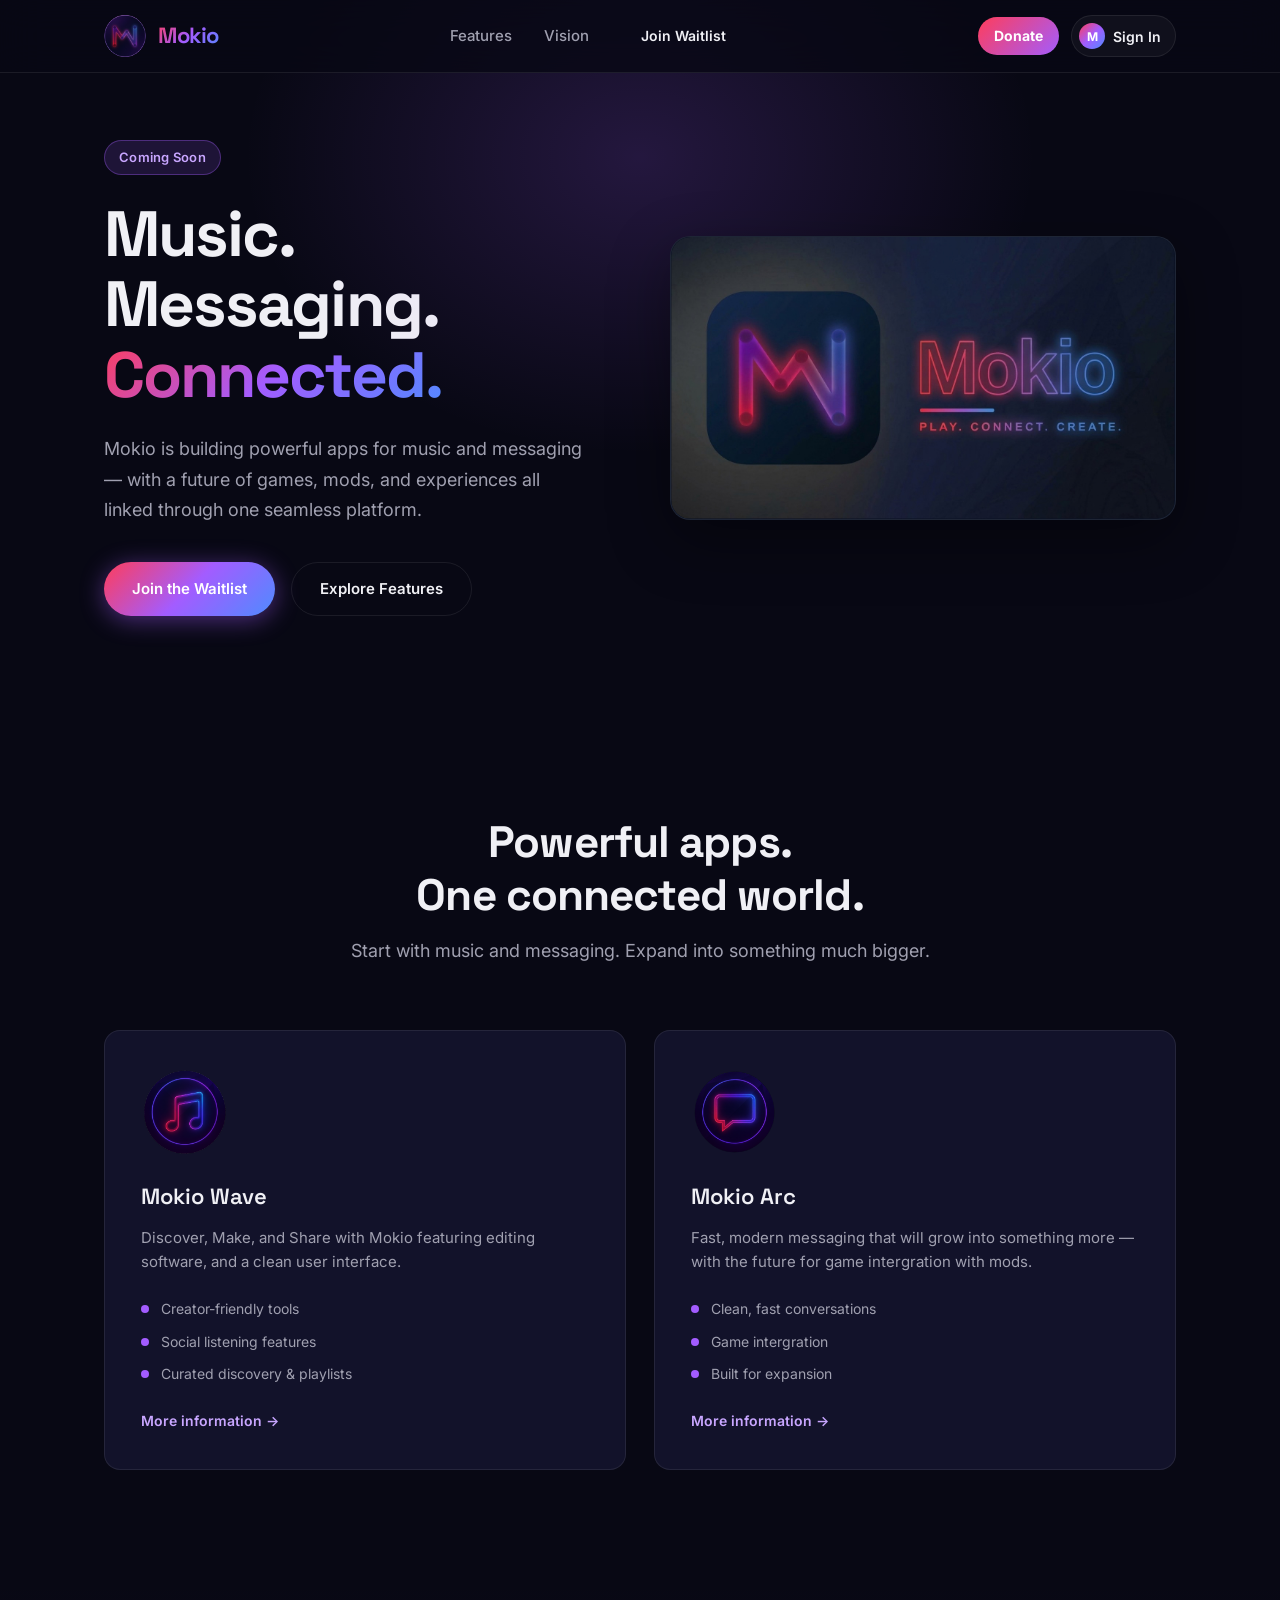
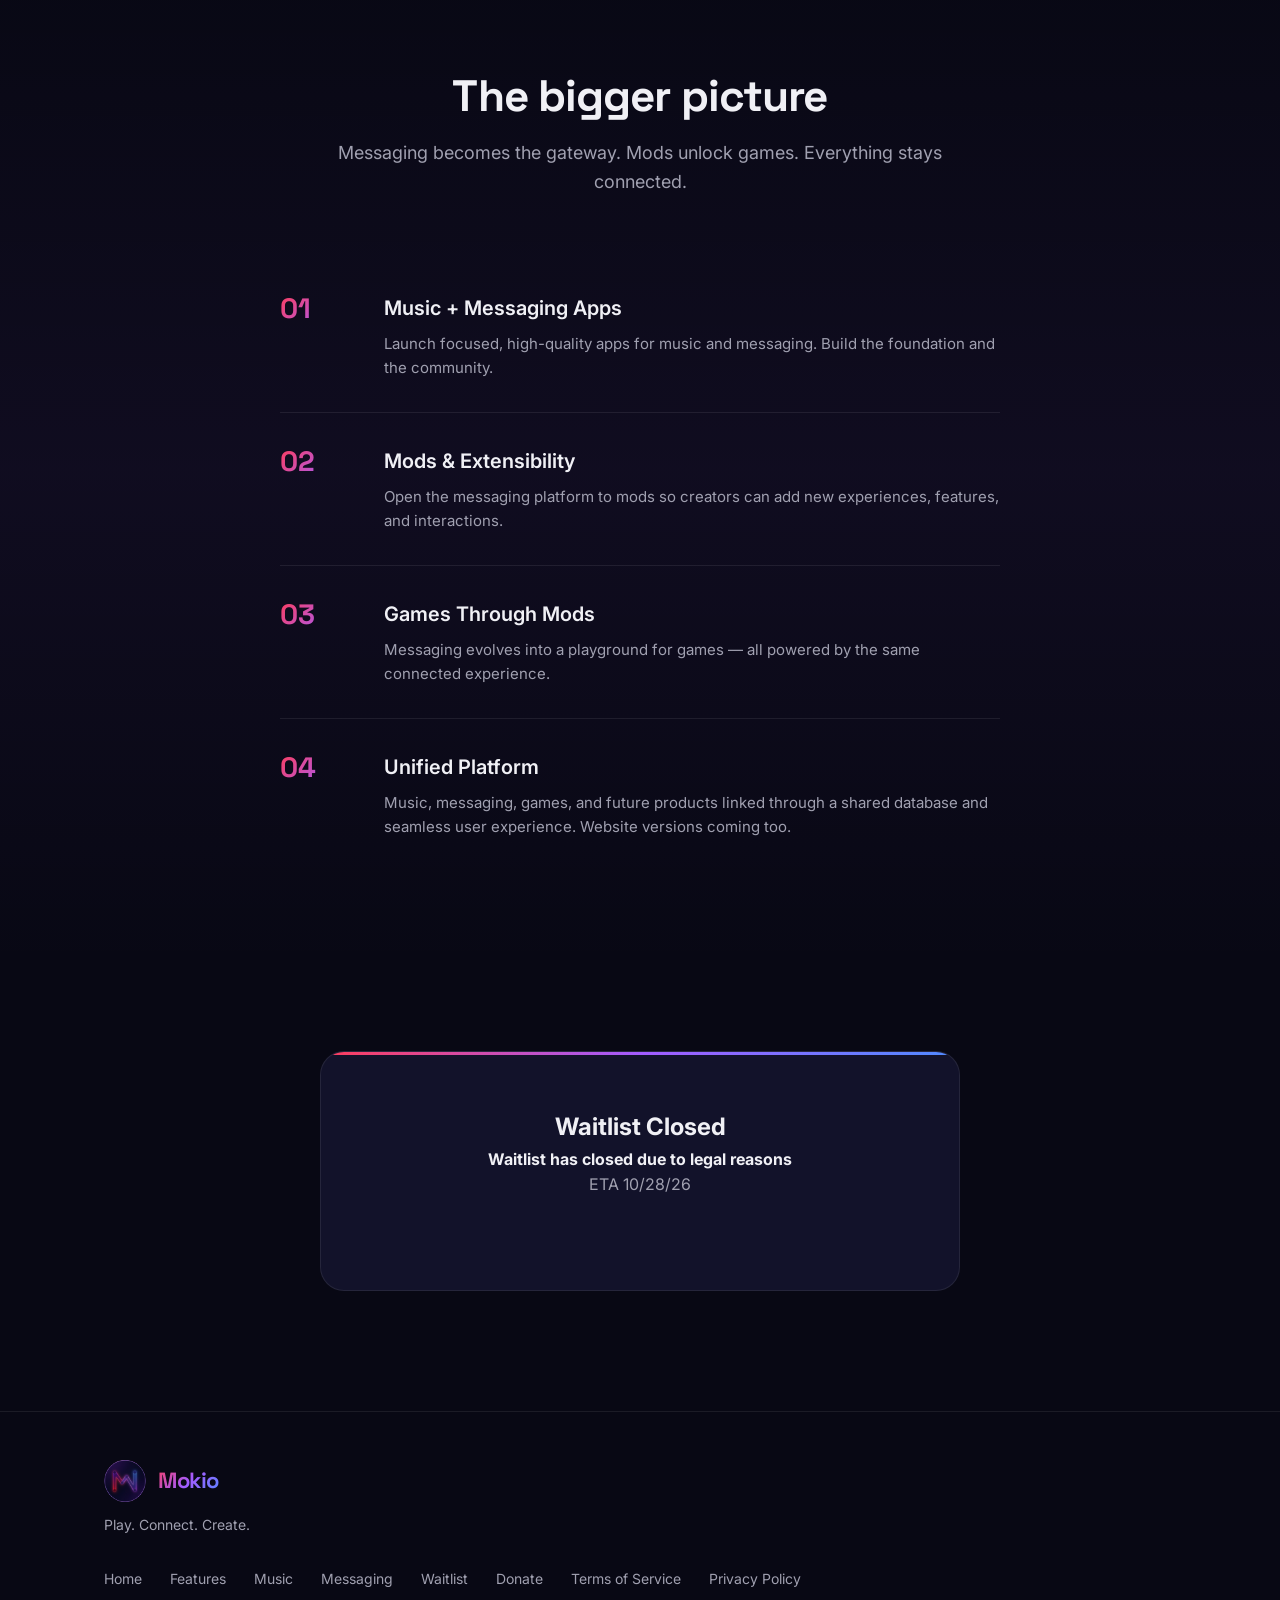
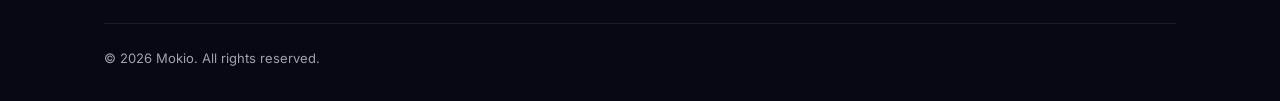
==== commit 2e6e1d1c: "Add files via upload" ====
--- a/index.html
+++ b/index.html
@@ -5,7 +5,7 @@
   <meta name="viewport" content="width=device-width, initial-scale=1.0">
   <title>Mokio — Music, Messaging & More</title>
   <meta name="description" content="Mokio is building the next generation of music and messaging apps, evolving into games through mods — all connected through one unified experience.">
-  <link rel="icon" href="images/logo.png" type="image/png">
+  <link rel="icon" href="images/logo.svg" type="image/svg+xml">
   <link rel="preconnect" href="https://fonts.googleapis.com">
   <link rel="preconnect" href="https://fonts.gstatic.com" crossorigin>
   <link href="https://fonts.googleapis.com/css2?family=Inter:wght@400;500;600;700;800&family=Space+Grotesk:wght@500;600;700&display=swap" rel="stylesheet">
@@ -16,7 +16,7 @@
   <header class="nav">
     <div class="container nav-inner">
       <a href="#" class="logo">
-        <img src="images/logo.png" alt="Mokio" class="logo-img">
+        <img src="images/logo.svg" alt="Mokio" class="logo-img">
         <span class="logo-text">Mokio</span>
       </a>
       <nav class="nav-links">
@@ -54,7 +54,7 @@
       </div>
       <div class="hero-visual">
         <div class="banner-wrapper">
-          <img src="images/banner.jpg" alt="Mokio — Play. Connect. Create." class="hero-banner">
+          <img src="images/banner.svg" alt="Mokio — Play. Connect. Create." class="hero-banner">
         </div>
       </div>
     </div>
@@ -71,7 +71,7 @@
       <div class="features-grid">
         <!-- Music App -->
         <div class="feature-card">
-          <img src="images/wave-logo.png" alt="Wave" class="feature-icon">
+          <img src="images/wave-logo.svg" alt="Wave" class="feature-icon">
           <h3>Mokio Wave</h3>
           <p>
             Discover, Make, and Share with Mokio featuring editing software, and a clean user interface.
@@ -86,7 +86,7 @@
 
         <!-- Messaging App -->
         <div class="feature-card">
-            <img src="images/arc-logo.png" alt="Wave" class="feature-icon">
+            <img src="images/arc-logo.svg" alt="Wave" class="feature-icon">
           <h3>Mokio Arc</h3>
           <p>
             Fast, modern messaging that will grow into something more — with the future for game intergration with mods.
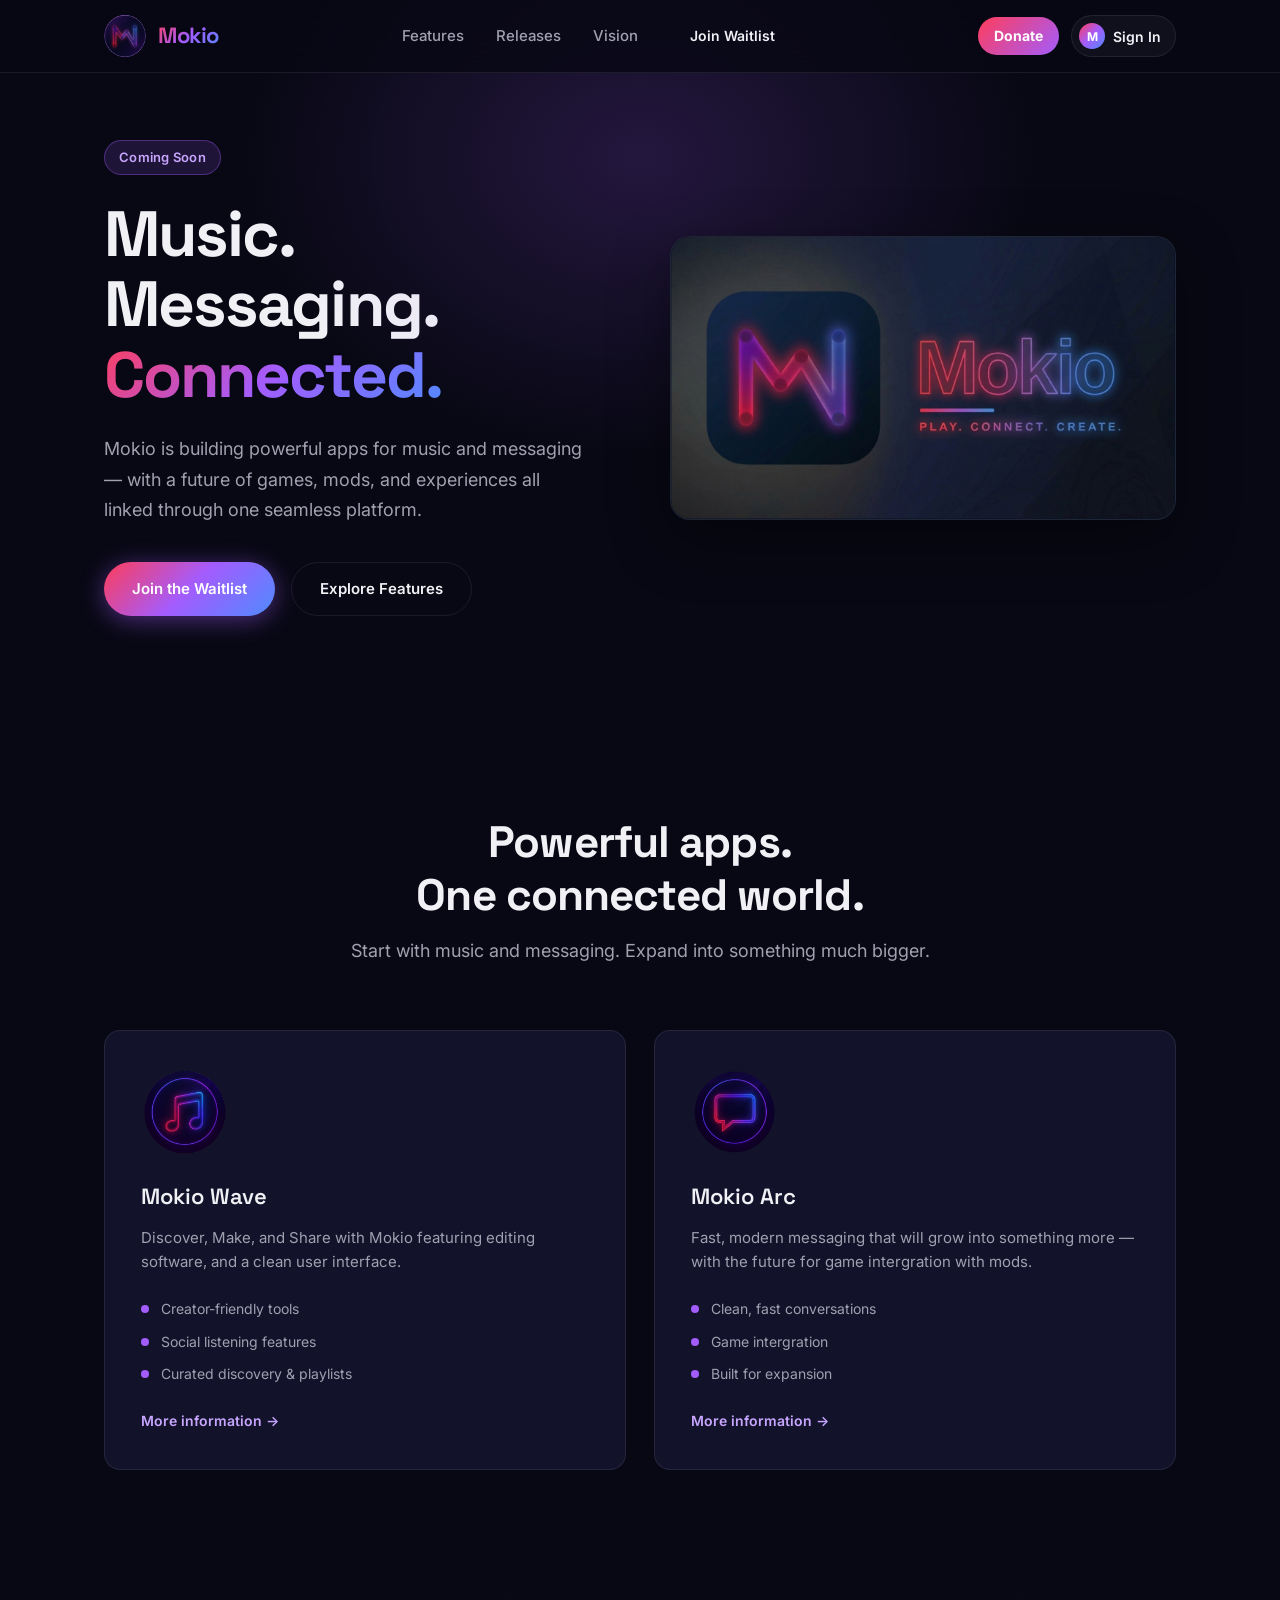
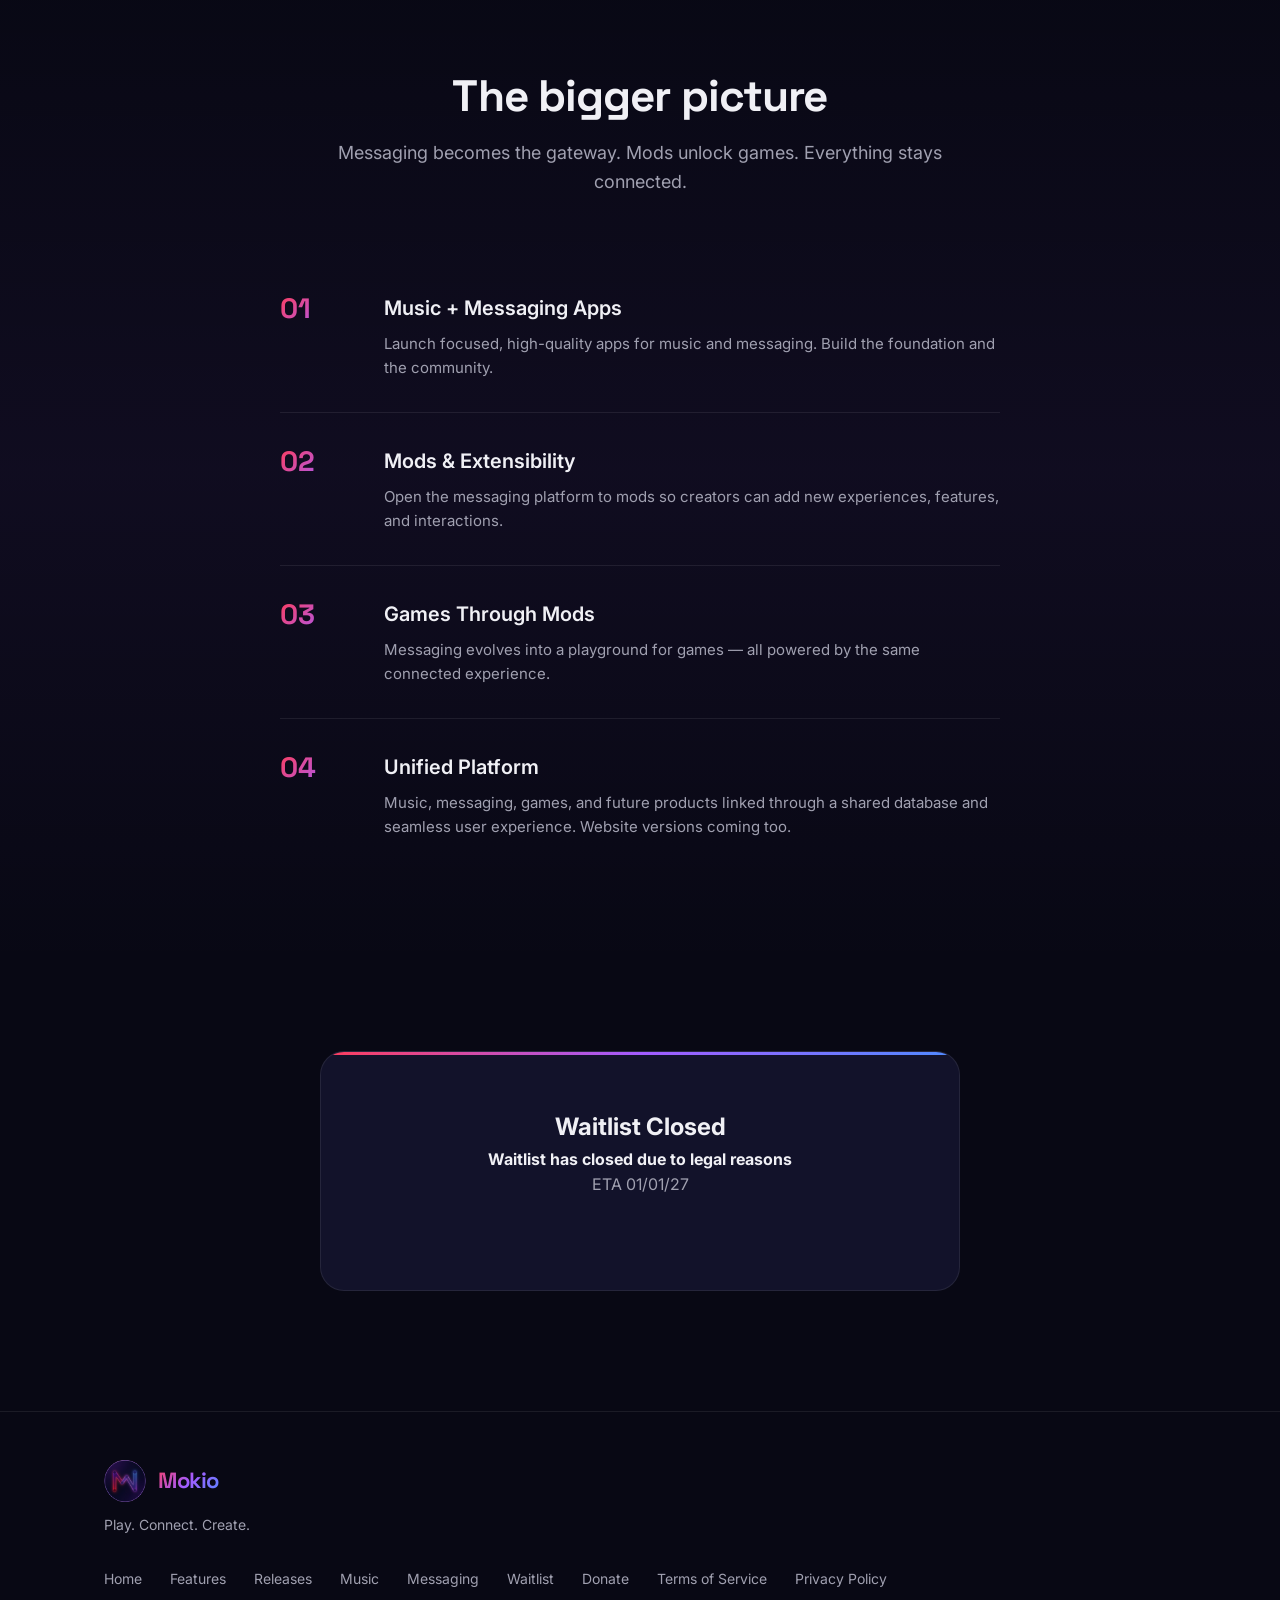
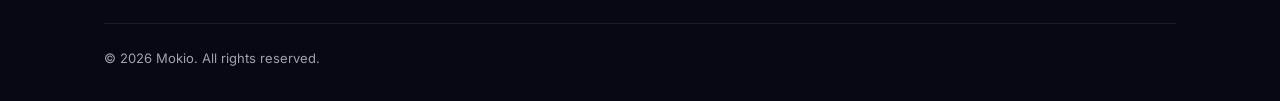
==== commit 29a604ce: "Add files via upload" ====
--- a/index.html
+++ b/index.html
@@ -21,6 +21,7 @@
       </a>
       <nav class="nav-links">
         <a href="#features">Features</a>
+        <a href="https://releases.mokio.online">Releases</a>
         <a href="#vision">Vision</a>
         <a href="#waitlist" class="btn btn-small">Join Waitlist</a>
       </nav>
@@ -149,7 +150,7 @@
       <div class="waitlist-card">
         <h1>Waitlist Closed</h1>
         <h4>Waitlist has closed due to legal reasons</h4>
-        <p>ETA 10/28/26</p>
+        <p>ETA 01/01/27</p>
       </div>
     </div>
   </section>
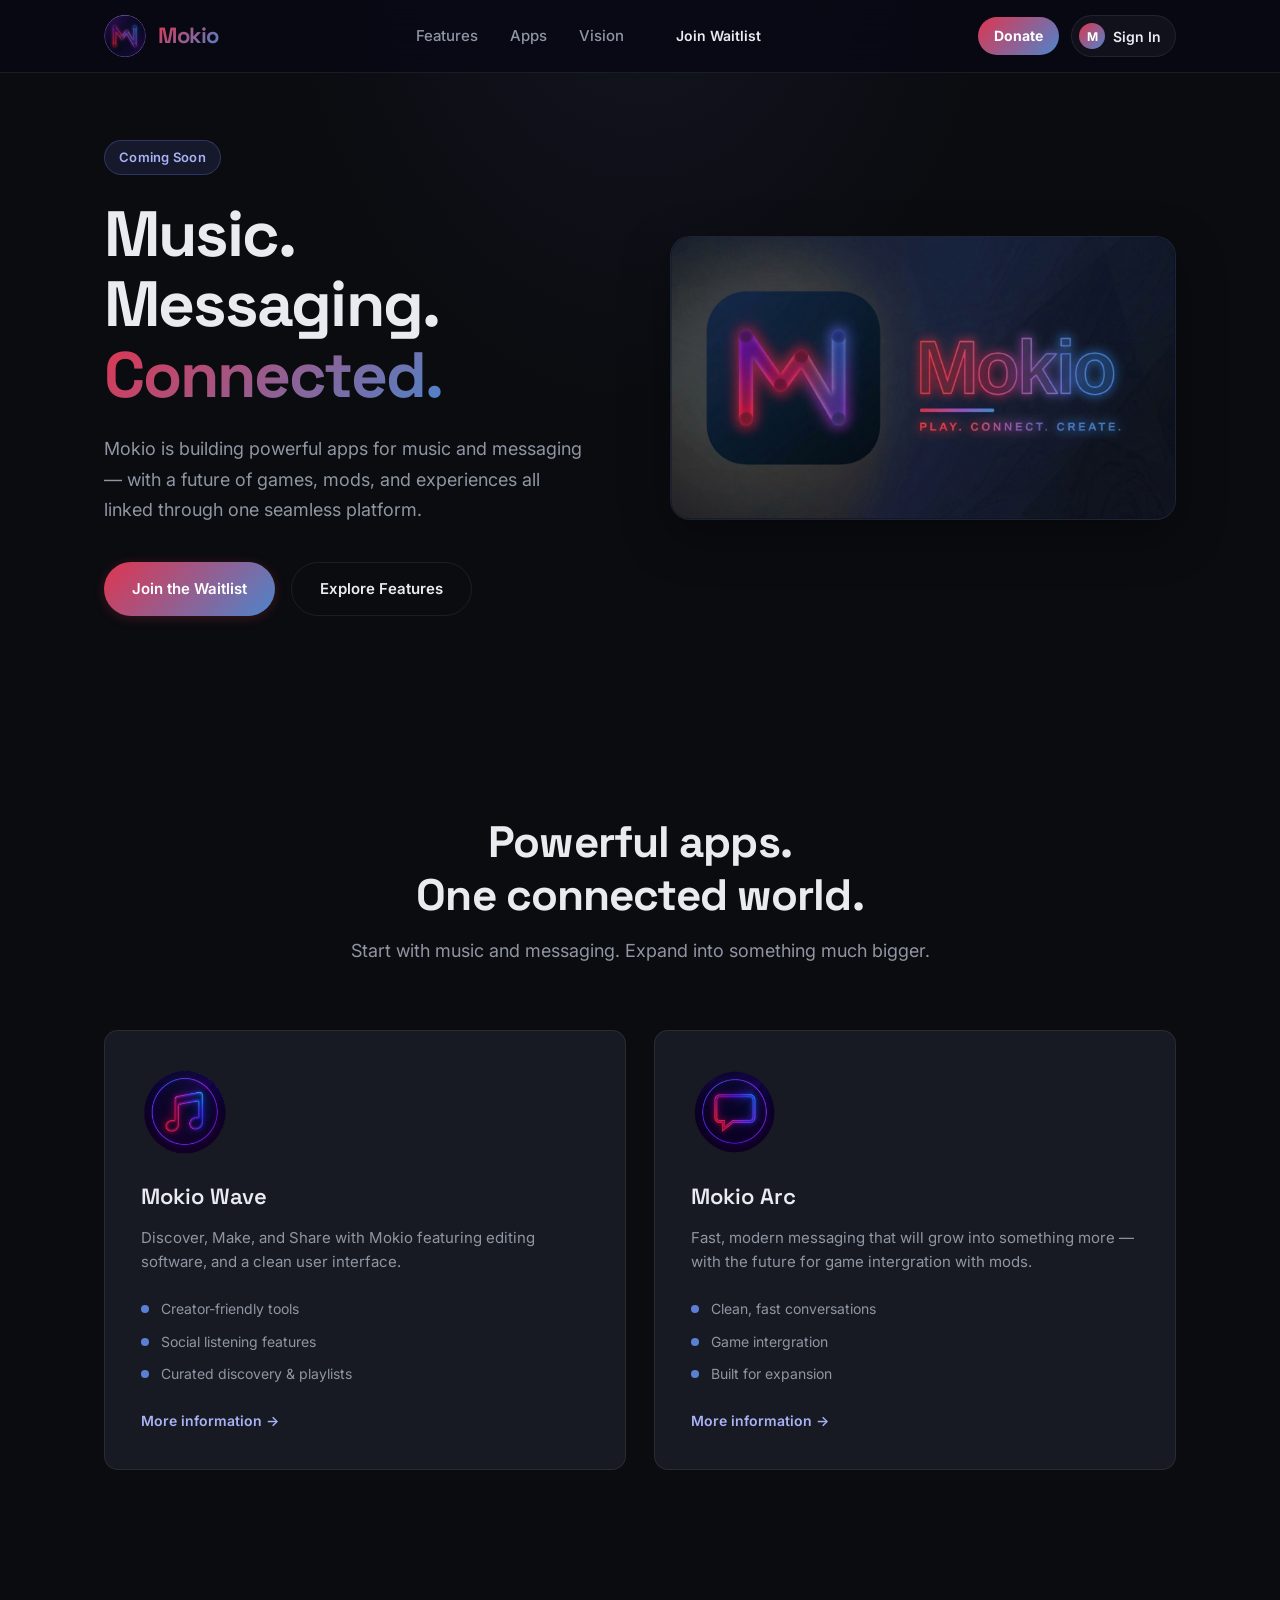
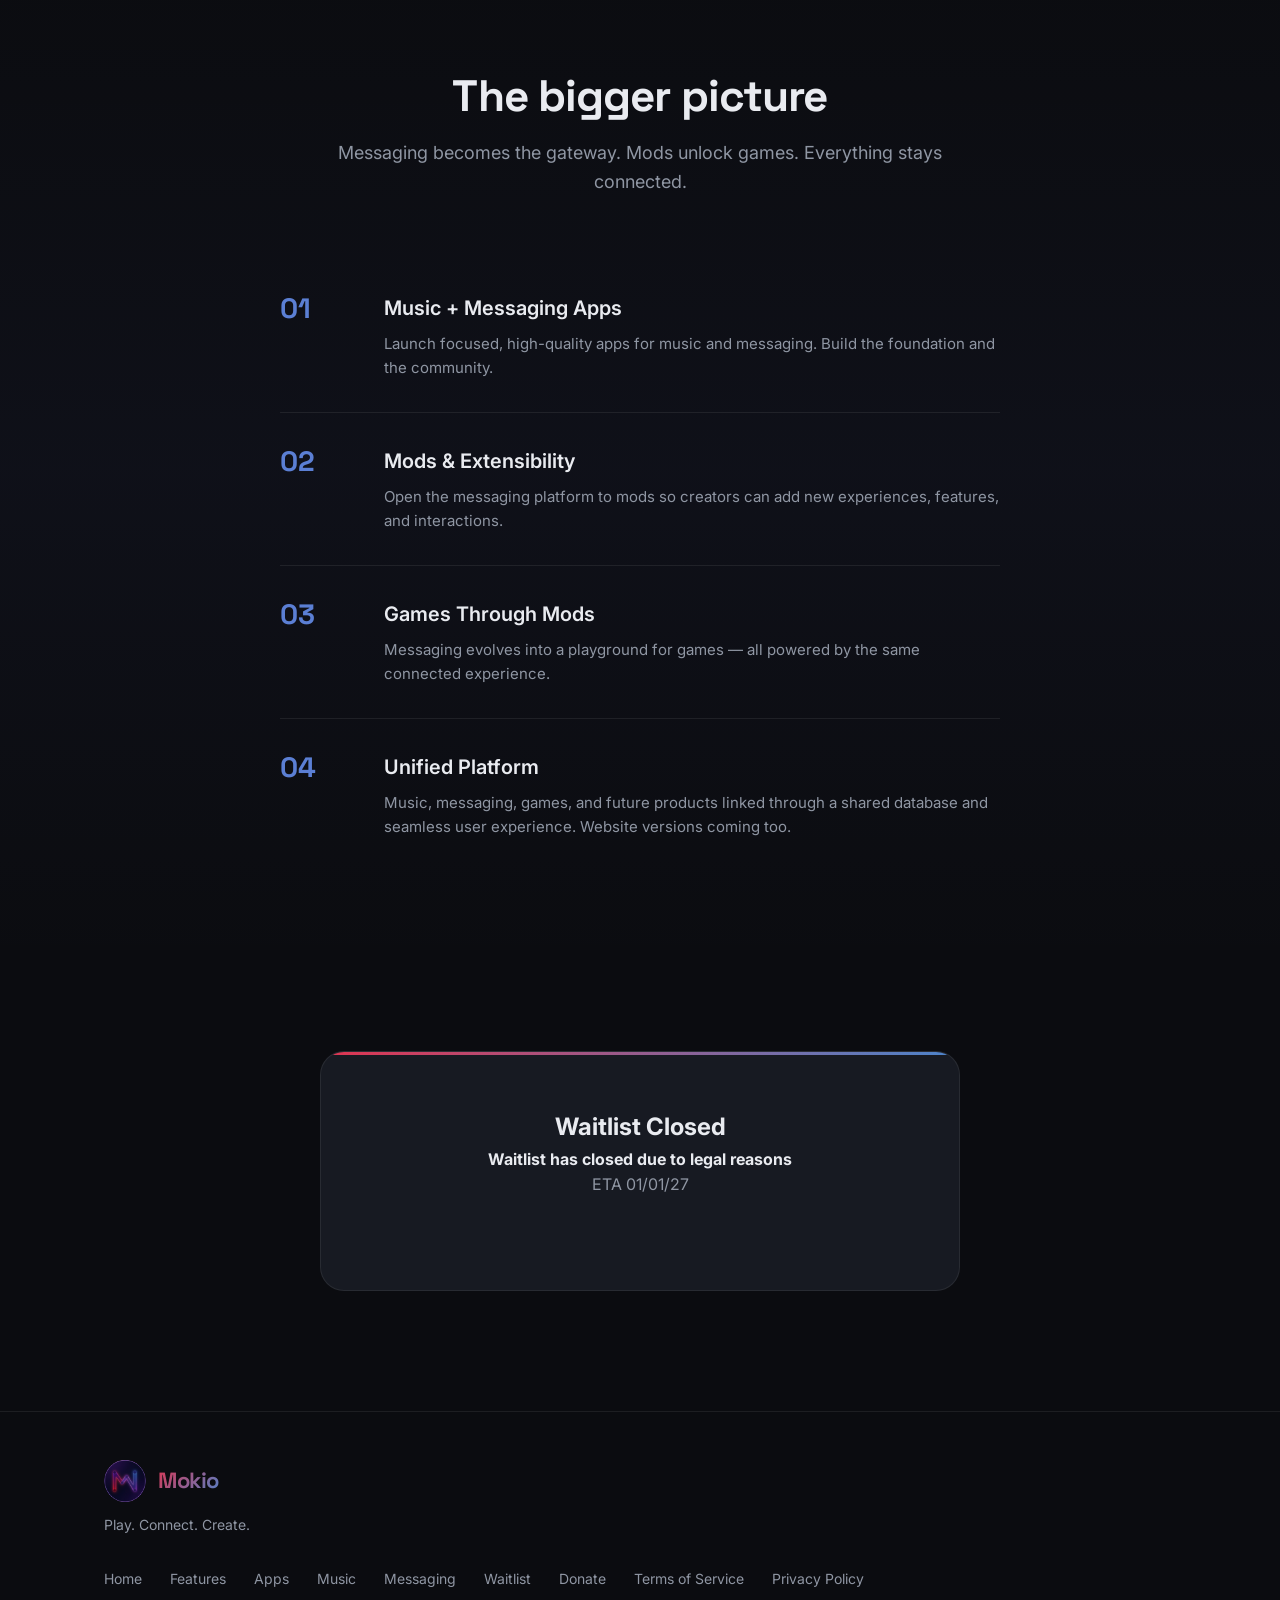
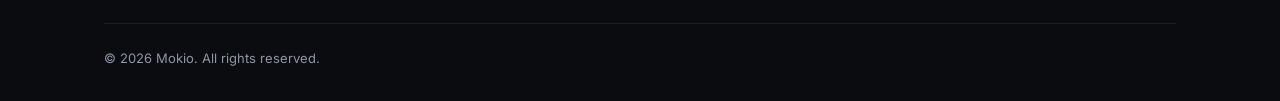
==== commit 14e5615b: "Add files via upload" ====
--- a/index.html
+++ b/index.html
@@ -21,7 +21,7 @@
       </a>
       <nav class="nav-links">
         <a href="#features">Features</a>
-        <a href="https://releases.mokio.online">Releases</a>
+        <a href="https://app.mokio.online">Apps</a>
         <a href="#vision">Vision</a>
         <a href="#waitlist" class="btn btn-small">Join Waitlist</a>
       </nav>
--- a/styles.css
+++ b/styles.css
@@ -7,18 +7,19 @@
 }
 
 :root {
-  --bg: #080814;
-  --bg-elevated: #0e0e22;
-  --bg-card: #12122a;
-  --text: #f0f0f5;
-  --text-muted: #a0a0b0;
-  --accent: #a35cff;
-  --accent-2: #6b9bff;
-  --accent-gradient: linear-gradient(135deg, #ff3d5a 0%, #a35cff 50%, #4f8bff 100%);
-  --border: rgba(255, 255, 255, 0.08);
-  --radius: 16px;
-  --radius-sm: 10px;
-  --shadow: 0 20px 60px rgba(0, 0, 0, 0.4);
+  --bg: #0b0c10;
+  --bg-elevated: #12141a;
+  --bg-card: #171a22;
+  --text: #e9ebf0;
+  --text-muted: #8f96a3;
+  --accent: #5b7fd4;
+  --accent-2: #4c85cc;
+  --accent-gradient: linear-gradient(135deg, #e03550 0%, #4c85cc 100%);
+  --title-gradient: linear-gradient(135deg, #e03550 0%, #4c85cc 100%);
+  --border: rgba(255, 255, 255, 0.075);
+  --radius: 14px;
+  --radius-sm: 8px;
+  --shadow: 0 16px 48px rgba(0, 0, 0, 0.35);
   --font: 'Inter', system-ui, -apple-system, sans-serif;
   --font-display: 'Space Grotesk', 'Inter', sans-serif;
 }
@@ -114,11 +115,11 @@
 
 .btn-primary {
 
-  background: var(--accent-gradient);
+  background: var(--title-gradient);
 
   color: #fff;
 
-  box-shadow: 0 4px 24px rgba(163, 92, 255, 0.45);
+  box-shadow: 0 2px 12px rgba(224, 53, 80, 0.22);
 
 }
 
@@ -128,7 +129,7 @@
 
   transform: translateY(-2px);
 
-  box-shadow: 0 8px 32px rgba(163, 92, 255, 0.55);
+  box-shadow: 0 4px 18px rgba(76, 133, 204, 0.28);
 
 }
 
@@ -244,7 +245,7 @@
 
 .logo-text {
 
-  background: linear-gradient(135deg, #ff3d5a 0%, #a35cff 50%, #4f8bff 100%);
+  background: var(--title-gradient);
 
   -webkit-background-clip: text;
 
@@ -358,7 +359,7 @@
 
   height: 600px;
 
-  background: radial-gradient(ellipse, rgba(163, 92, 255, 0.18) 0%, transparent 70%);
+  background: radial-gradient(ellipse at 50% 0%, rgba(110, 124, 240, 0.09) 0%, transparent 65%);
 
   pointer-events: none;
 
@@ -386,9 +387,9 @@
 
   padding: 6px 14px;
 
-  background: rgba(163, 92, 255, 0.15);
-
-  border: 1px solid rgba(163, 92, 255, 0.35);
+  background: rgba(110, 124, 240, 0.12);
+
+  border: 1px solid rgba(110, 124, 240, 0.28);
 
   border-radius: 999px;
 
@@ -396,7 +397,7 @@
 
   font-weight: 600;
 
-  color: #c8a6ff;
+  color: #a8b2f5;
 
   margin-bottom: 24px;
 
@@ -426,7 +427,7 @@
 
 .gradient-text {
 
-  background: var(--accent-gradient);
+  background: var(--title-gradient);
 
   -webkit-background-clip: text;
 
@@ -574,9 +575,9 @@
 
 .feature-card:hover {
 
-  border-color: rgba(163, 92, 255, 0.35);
-
-  transform: translateY(-4px);
+  border-color: rgba(110, 124, 240, 0.28);
+
+  transform: translateY(-2px);
 
 }
 
@@ -596,13 +597,13 @@
 }
 
 .feature-icon.music {
-  background: rgba(163, 92, 255, 0.15);
-  color: #c8a6ff;
+  background: rgba(110, 124, 240, 0.12);
+  color: #a8b2f5;
 }
 
 .feature-icon.messaging {
   background: rgba(79, 139, 255, 0.12);
-  color: #6b9bff;
+  color: #7a9ef0;
 }
 
 .feature-card h3 {
@@ -668,7 +669,7 @@
   opacity: 0;
   visibility: hidden;
   pointer-events: none;
-  transform: translateY(-8px);
+  transform: translateY(-4px);
   transition: opacity 0.25s ease, transform 0.25s ease, visibility 0.25s;
 }
 
@@ -815,7 +816,7 @@
   margin-top: 24px;
   font-size: 14px;
   font-weight: 600;
-  color: #c8a6ff;
+  color: #a8b2f5;
   transition: color 0.2s, gap 0.2s;
 }
 
@@ -827,7 +828,7 @@
 
 .vision {
   padding: 100px 0;
-  background: linear-gradient(180deg, transparent 0%, rgba(163, 92, 255, 0.05) 50%, transparent 100%);
+  background: linear-gradient(180deg, transparent 0%, rgba(110, 124, 240, 0.04) 50%, transparent 100%);
 }
 
 .vision-timeline {
@@ -855,7 +856,7 @@
   font-family: var(--font-display);
   font-size: 28px;
   font-weight: 700;
-  background: var(--accent-gradient);
+  background: var(--accent);
   -webkit-background-clip: text;
   -webkit-text-fill-color: transparent;
   background-clip: text;
@@ -900,7 +901,7 @@
   left: 0;
   right: 0;
   height: 3px;
-  background: var(--accent-gradient);
+  background: var(--title-gradient);
 }
 
 
@@ -1091,8 +1092,8 @@
 }
 
 a.staff-card:hover {
-  border-color: rgba(163, 92, 255, 0.35);
-  transform: translateY(-4px);
+  border-color: rgba(110, 124, 240, 0.28);
+  transform: translateY(-2px);
 }
 
 .role-badge {
@@ -1109,8 +1110,8 @@
 }
 
 .role-badge.owner { background: rgba(255, 61, 90, 0.18); color: #ff8a9c; }
-.role-badge.dev { background: rgba(79, 139, 255, 0.15); color: #6b9bff; }
-.role-badge.mod { background: rgba(163, 92, 255, 0.18); color: #c8a6ff; }
+.role-badge.dev { background: rgba(79, 139, 255, 0.15); color: #7a9ef0; }
+.role-badge.mod { background: rgba(110, 124, 240, 0.14); color: #a8b2f5; }
 .role-badge.tester { background: rgba(34, 197, 94, 0.15); color: #86efac; }
 
 .role-form {
@@ -1163,7 +1164,7 @@
   width: 100%;
   max-width: 440px;
   position: relative;
-  box-shadow: 0 24px 80px rgba(0,0,0,0.45), 0 0 0 1px rgba(163, 92, 255,0.08);
+  box-shadow: 0 24px 80px rgba(0,0,0,0.45), 0 0 0 1px rgba(110, 124, 240, 0.06);
 }
 
 .modal-close {
@@ -1198,7 +1199,7 @@
 .text-link {
   background: none;
   border: none;
-  color: #6b9bff;
+  color: #7a9ef0;
   cursor: pointer;
   font-size: 14px;
 }
@@ -1379,9 +1380,9 @@
 
 .account-btn:hover {
 
-  border-color: rgba(163, 92, 255,0.45);
-
-  background: rgba(163, 92, 255,0.08);
+  border-color: rgba(110, 124, 240, 0.28);
+
+  background: rgba(110, 124, 240, 0.06);
 
 }
 
@@ -1401,7 +1402,7 @@
 
   justify-content: center;
 
-  background: var(--accent-gradient);
+  background: var(--title-gradient);
 
   color: #fff;
 
@@ -1457,7 +1458,7 @@
 
   justify-content: center;
 
-  background: var(--accent-gradient);
+  background: var(--title-gradient);
 
   color: #fff;
 
@@ -1629,7 +1630,7 @@
 
   font-weight: 700;
 
-  color: #6b9bff;
+  color: #7a9ef0;
 
   padding: 8px 14px;
 
@@ -1681,7 +1682,7 @@
 
   border-radius: 999px;
 
-  background: linear-gradient(135deg, #ff3d5a, #a35cff);
+  background: var(--title-gradient);
 
   border: none;
 
@@ -1785,9 +1786,9 @@
 
   outline: none;
 
-  border-color: rgba(163, 92, 255, 0.7);
-
-  box-shadow: 0 0 0 3px rgba(163, 92, 255, 0.15);
+  border-color: rgba(110, 124, 240, 0.45);
+
+  box-shadow: 0 0 0 3px rgba(110, 124, 240, 0.12);
 
 }
 
@@ -1872,7 +1873,7 @@
 }
 
 .tos-check a {
-  color: #c8a6ff;
+  color: #a8b2f5;
   text-decoration: underline;
 }
 
@@ -1949,7 +1950,7 @@
   transform: translateX(-50%);
   width: 800px;
   height: 500px;
-  background: radial-gradient(ellipse, rgba(163, 92, 255, 0.14) 0%, transparent 70%);
+  background: radial-gradient(ellipse at 50% 0%, rgba(110, 124, 240, 0.08) 0%, transparent 65%);
   pointer-events: none;
 }
 
@@ -2017,7 +2018,7 @@
 }
 
 .legal-toc a:hover {
-  color: #c8a6ff;
+  color: #a8b2f5;
 }
 
 .legal-body section {
@@ -2076,7 +2077,7 @@
 }
 
 .legal-body a {
-  color: #c8a6ff;
+  color: #a8b2f5;
   text-decoration: underline;
 }
 
@@ -2114,8 +2115,8 @@
 /* Privacy policy extras */
 
 .legal-summary {
-  background: rgba(163, 92, 255, 0.08);
-  border: 1px solid rgba(163, 92, 255, 0.3);
+  background: rgba(110, 124, 240, 0.06);
+  border: 1px solid rgba(110, 124, 240, 0.22);
   border-radius: var(--radius);
   padding: 24px 28px;
   margin-bottom: 28px;
@@ -2154,7 +2155,7 @@
 }
 
 .legal-summary a {
-  color: #c8a6ff;
+  color: #a8b2f5;
   text-decoration: underline;
 }
 
@@ -2355,12 +2356,12 @@
 
 .policy-toc a.active {
   color: #fff;
-  background: rgba(163, 92, 255, 0.12);
+  background: rgba(110, 124, 240, 0.10);
   border-left-color: var(--accent);
 }
 
 .policy-toc a.active::before {
-  color: #c8a6ff;
+  color: #a8b2f5;
 }
 
 .policy-doc {
@@ -2397,8 +2398,8 @@
 }
 
 .policy-callout--summary {
-  background: rgba(163, 92, 255, 0.07);
-  border-color: rgba(163, 92, 255, 0.28);
+  background: rgba(110, 124, 240, 0.05);
+  border-color: rgba(110, 124, 240, 0.22);
   border-left-color: var(--accent);
   margin: 0 0 12px;
 }
@@ -2433,7 +2434,7 @@
 }
 
 .policy-callout--summary a {
-  color: #c8a6ff;
+  color: #a8b2f5;
   text-decoration: underline;
 }
 
@@ -2462,8 +2463,8 @@
   height: 34px;
   padding: 0 8px;
   border-radius: 10px;
-  background: rgba(163, 92, 255, 0.16);
-  border: 1px solid rgba(163, 92, 255, 0.35);
+  background: rgba(110, 124, 240, 0.12);
+  border: 1px solid rgba(110, 124, 240, 0.28);
   color: #d9c2ff;
   font-size: 15px;
   font-weight: 700;
@@ -2495,9 +2496,9 @@
 
 .policy-body .legal-table th {
   padding: 13px 16px;
-  background: rgba(163, 92, 255, 0.1);
+  background: rgba(110, 124, 240, 0.08);
   color: #d9c2ff;
-  border-bottom: 1px solid rgba(163, 92, 255, 0.25);
+  border-bottom: 1px solid rgba(110, 124, 240, 0.18);
 }
 
 .policy-body .legal-table td {
@@ -2558,7 +2559,7 @@
 }
 
 .policy-contact a {
-  color: #c8a6ff;
+  color: #a8b2f5;
   text-decoration: underline;
 }
 
@@ -2579,7 +2580,7 @@
 }
 
 .policy-end a:not(.btn) {
-  color: #c8a6ff;
+  color: #a8b2f5;
   text-decoration: underline;
 }
 
